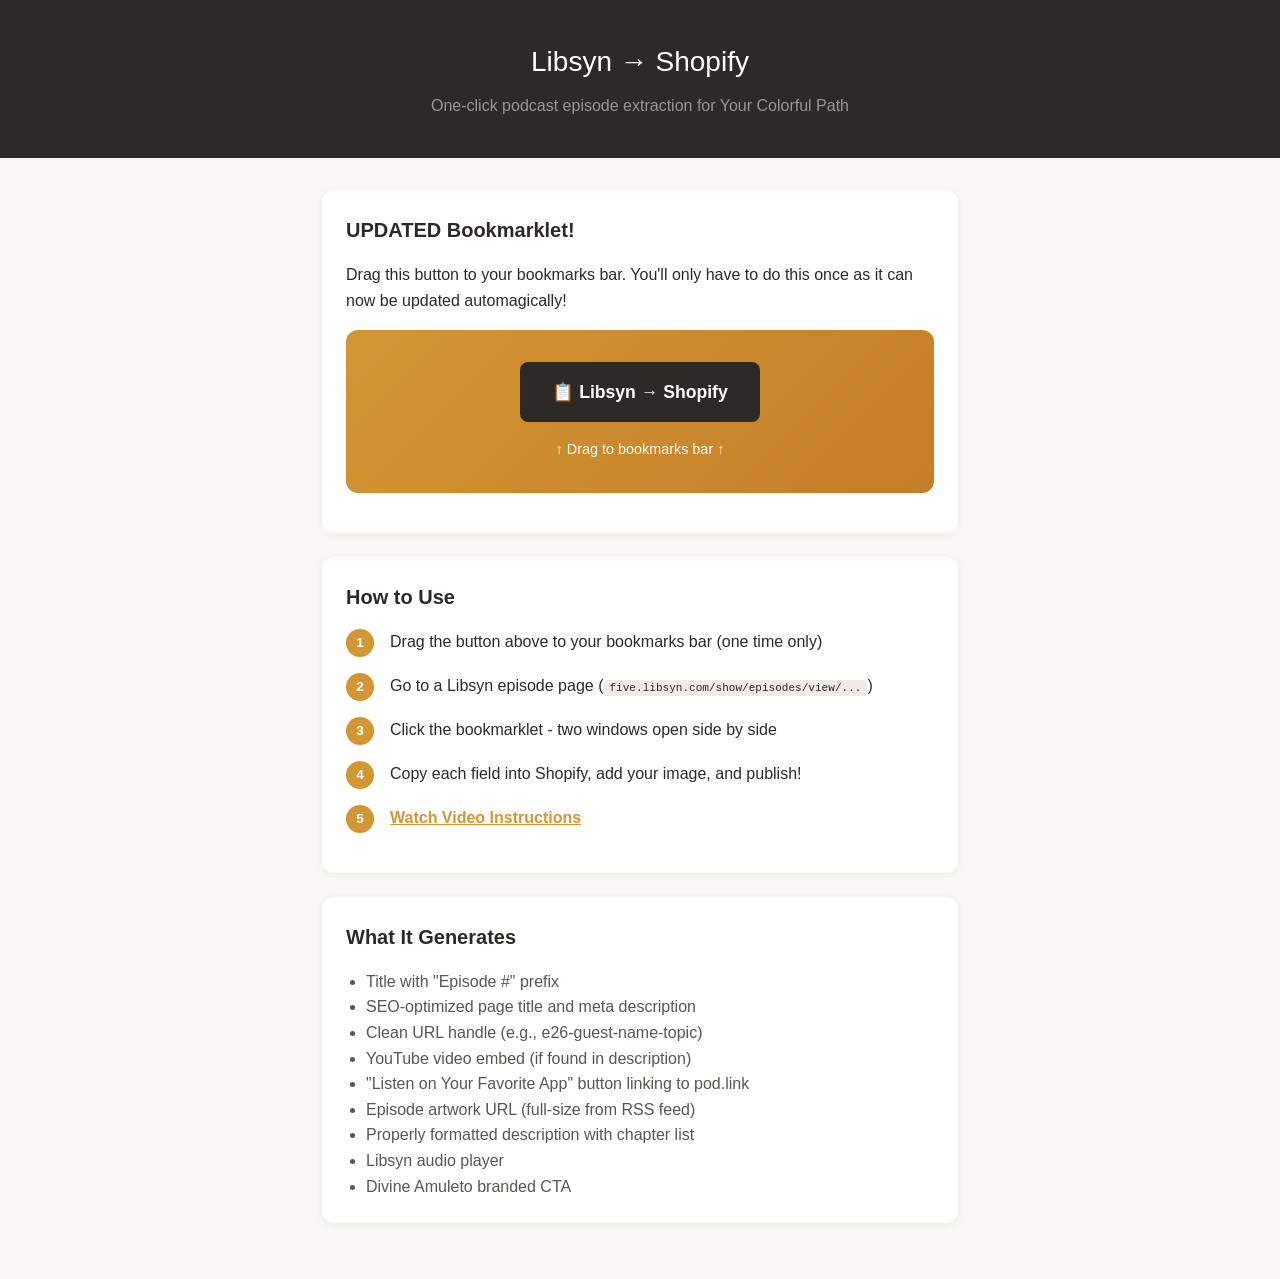
==== index.html @ a291bf65 "Add video instructions link to step 5 Co-Authored-By: Claude Opus 4.6 <noreply@anthropic.com>" ====
<!DOCTYPE html>
<html lang="en">
<head>
    <meta charset="UTF-8">
    <meta name="viewport" content="width=device-width, initial-scale=1.0">
    <title>Your Colorful Path - Libsyn to Shopify</title>
    <style>
        * { margin: 0; padding: 0; box-sizing: border-box; }
        body {
            font-family: -apple-system, BlinkMacSystemFont, 'Segoe UI', Roboto, sans-serif;
            background: #faf8f5;
            color: #2d2a26;
            line-height: 1.6;
        }
        .header {
            background: #2d2a26;
            color: white;
            padding: 2.5rem 2rem;
            text-align: center;
        }
        .header h1 { font-size: 1.75rem; font-weight: 400; margin-bottom: 0.5rem; }
        .header p { color: #9a9590; }
        .container { max-width: 700px; margin: 0 auto; padding: 2rem; }
        .card {
            background: white;
            border-radius: 12px;
            padding: 1.5rem;
            margin-bottom: 1.5rem;
            box-shadow: 0 2px 8px rgba(0,0,0,0.06);
        }
        .card h2 { font-size: 1.25rem; margin-bottom: 1rem; }
        .bookmarklet-box {
            background: linear-gradient(135deg, #d49633 0%, #c47d28 100%);
            padding: 2rem;
            border-radius: 12px;
            text-align: center;
            margin: 1rem 0;
        }
        .bookmarklet-link {
            display: inline-block;
            background: #2d2a26;
            color: white !important;
            padding: 1rem 2rem;
            border-radius: 8px;
            text-decoration: none;
            font-weight: 600;
            font-size: 1.1rem;
            cursor: grab;
        }
        .hint { color: white; margin-top: 1rem; font-size: 0.9rem; }
        .steps { margin-top: 1rem; }
        .step { display: flex; gap: 1rem; margin-bottom: 1rem; }
        .step-num {
            width: 28px; height: 28px;
            background: #d49633; color: white;
            border-radius: 50%;
            display: flex; align-items: center; justify-content: center;
            font-weight: 600; font-size: 0.85rem; flex-shrink: 0;
        }
        code { background: #f0ebe6; padding: 2px 6px; border-radius: 4px; font-size: 0.85em; }
    </style>
</head>
<body>
    <header class="header">
        <h1>Libsyn → Shopify</h1>
        <p>One-click podcast episode extraction for Your Colorful Path</p>
    </header>
    
    <div class="container">
        <div class="card">
            <h2>UPDATED Bookmarklet!</h2>
            <p>Drag this button to your bookmarks bar. You'll only have to do this once as it can now be updated automagically!</p>
            <div class="bookmarklet-box">
                <a class="bookmarklet-link" href="javascript:(function(){var s=document.createElement('script');s.src='https://willolovesyou.github.io/colorful-bookmarklet/bookmarklet.js?v='+Date.now();document.body.appendChild(s);})()">📋 Libsyn → Shopify</a>
                <p class="hint">↑ Drag to bookmarks bar ↑</p>
            </div>
        </div>
        
        <div class="card">
            <h2>How to Use</h2>
            <div class="steps">
                <div class="step"><div class="step-num">1</div><div>Drag the button above to your bookmarks bar (one time only)</div></div>
                <div class="step"><div class="step-num">2</div><div>Go to a Libsyn episode page (<code>five.libsyn.com/show/episodes/view/...</code>)</div></div>
                <div class="step"><div class="step-num">3</div><div>Click the bookmarklet - two windows open side by side</div></div>
                <div class="step"><div class="step-num">4</div><div>Copy each field into Shopify, add your image, and publish!</div></div>
                <div class="step"><div class="step-num">5</div><div><a href="https://www.dropbox.com/scl/fi/m0qx8xzeas89am5s5uw1q/How-to-use-Bookmarklet.mov?rlkey=r2ngdj40qjhf8ynnps28d4t6r&dl=0" target="_blank" rel="noopener" style="color:#d49633;font-weight:600;">Watch Video Instructions</a></div></div>
            </div>
        </div>
        
        <div class="card">
            <h2>What It Generates</h2>
            <ul style="margin-left: 1.25rem; color: #5a5550;">
                <li>Title with "Episode #" prefix</li>
                <li>SEO-optimized page title and meta description</li>
                <li>Clean URL handle (e.g., e26-guest-name-topic)</li>
                <li>YouTube video embed (if found in description)</li>
                <li>"Listen on Your Favorite App" button linking to pod.link</li>
                <li>Episode artwork URL (full-size from RSS feed)</li>
                <li>Properly formatted description with chapter list</li>
                <li>Libsyn audio player</li>
                <li>Divine Amuleto branded CTA</li>
            </ul>
        </div>
    </div>
</body>
</html>
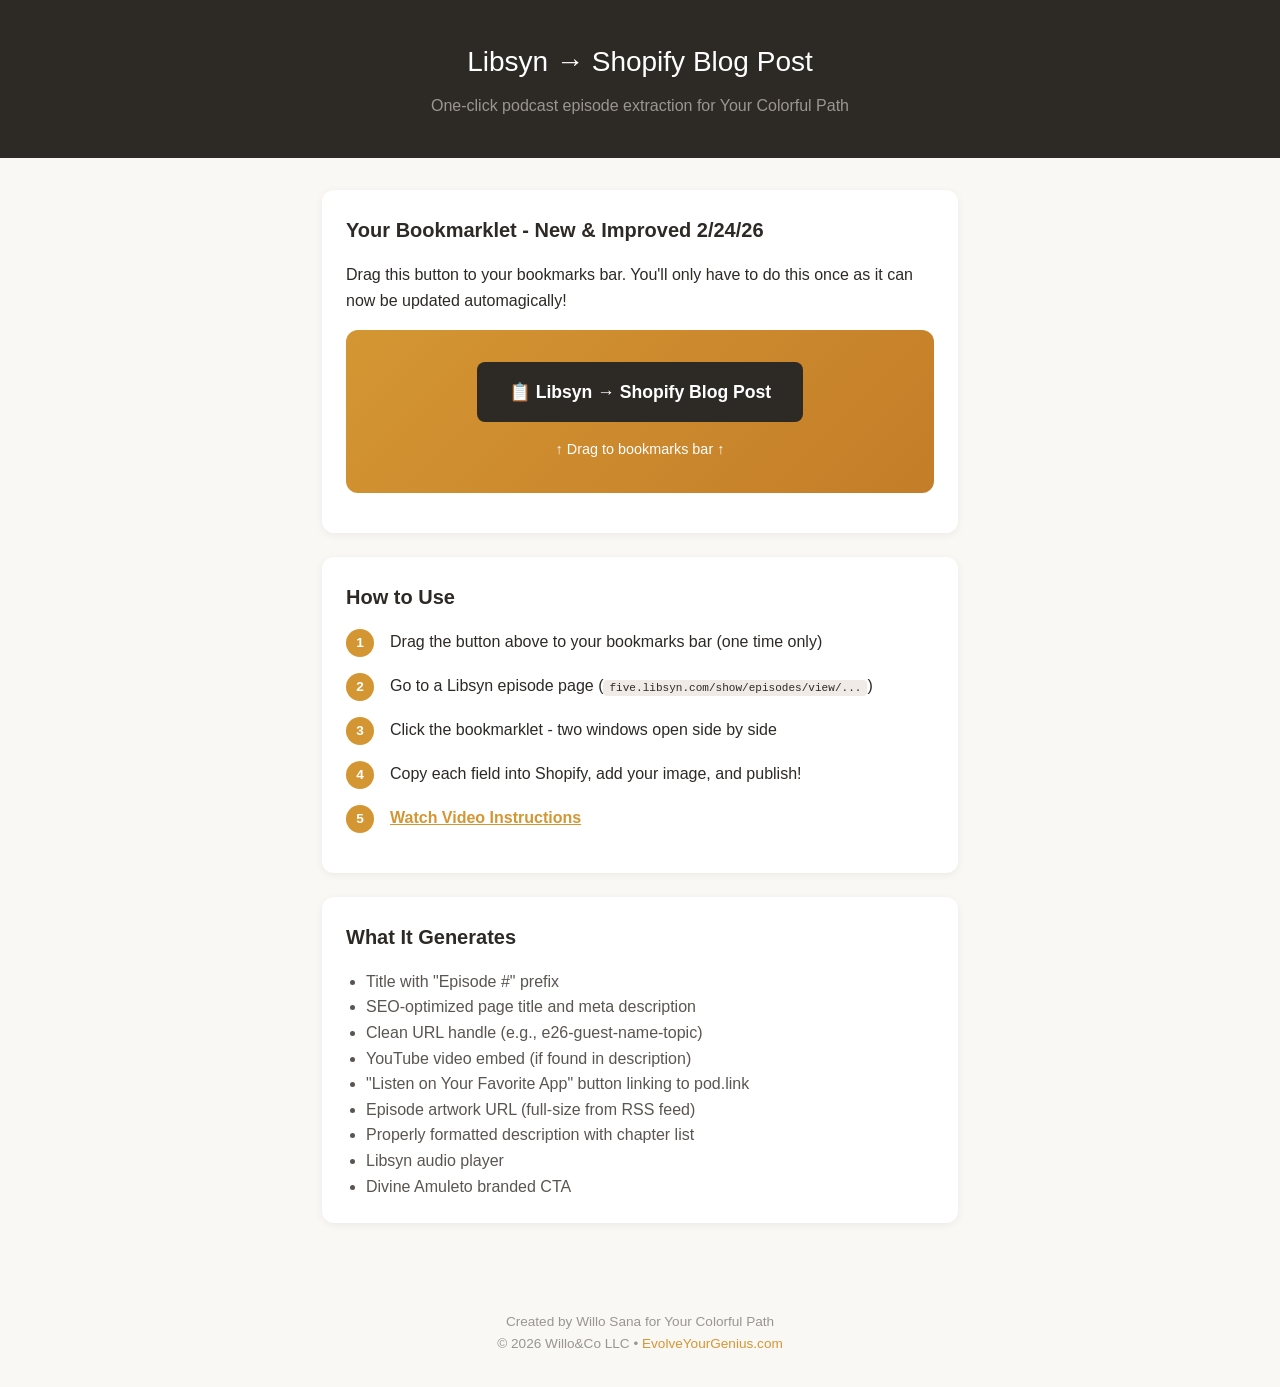
==== commit 6247a32d: "Merge January formatting with new features - Restore toTitleCase, dual SEO titles, helpful hints, be" ====
--- a/index.html
+++ b/index.html
@@ -62,16 +62,16 @@
 </head>
 <body>
     <header class="header">
-        <h1>Libsyn → Shopify</h1>
+        <h1>Libsyn → Shopify Blog Post</h1>
         <p>One-click podcast episode extraction for Your Colorful Path</p>
     </header>
     
     <div class="container">
         <div class="card">
-            <h2>UPDATED Bookmarklet!</h2>
+            <h2>Your Bookmarklet - New & Improved 2/24/26</h2>
             <p>Drag this button to your bookmarks bar. You'll only have to do this once as it can now be updated automagically!</p>
             <div class="bookmarklet-box">
-                <a class="bookmarklet-link" href="javascript:(function(){var s=document.createElement('script');s.src='https://willolovesyou.github.io/colorful-bookmarklet/bookmarklet.js?v='+Date.now();document.body.appendChild(s);})()">📋 Libsyn → Shopify</a>
+                <a class="bookmarklet-link" href="javascript:(function(){var s=document.createElement('script');s.src='https://willolovesyou.github.io/libsyn-to-shopify-blog-post/bookmarklet.js?v='+Date.now();document.body.appendChild(s);})()">📋 Libsyn → Shopify Blog Post</a>
                 <p class="hint">↑ Drag to bookmarks bar ↑</p>
             </div>
         </div>
@@ -102,5 +102,10 @@
             </ul>
         </div>
     </div>
+
+    <footer style="text-align:center;padding:2rem;color:#9a9590;font-size:0.85rem;">
+        <p>Created by Willo Sana for Your Colorful Path</p>
+        <p>&copy; 2026 Willo&amp;Co LLC &bull; <a href="https://EvolveYourGenius.com" target="_blank" rel="noopener" style="color:#d49633;text-decoration:none;">EvolveYourGenius.com</a></p>
+    </footer>
 </body>
 </html>
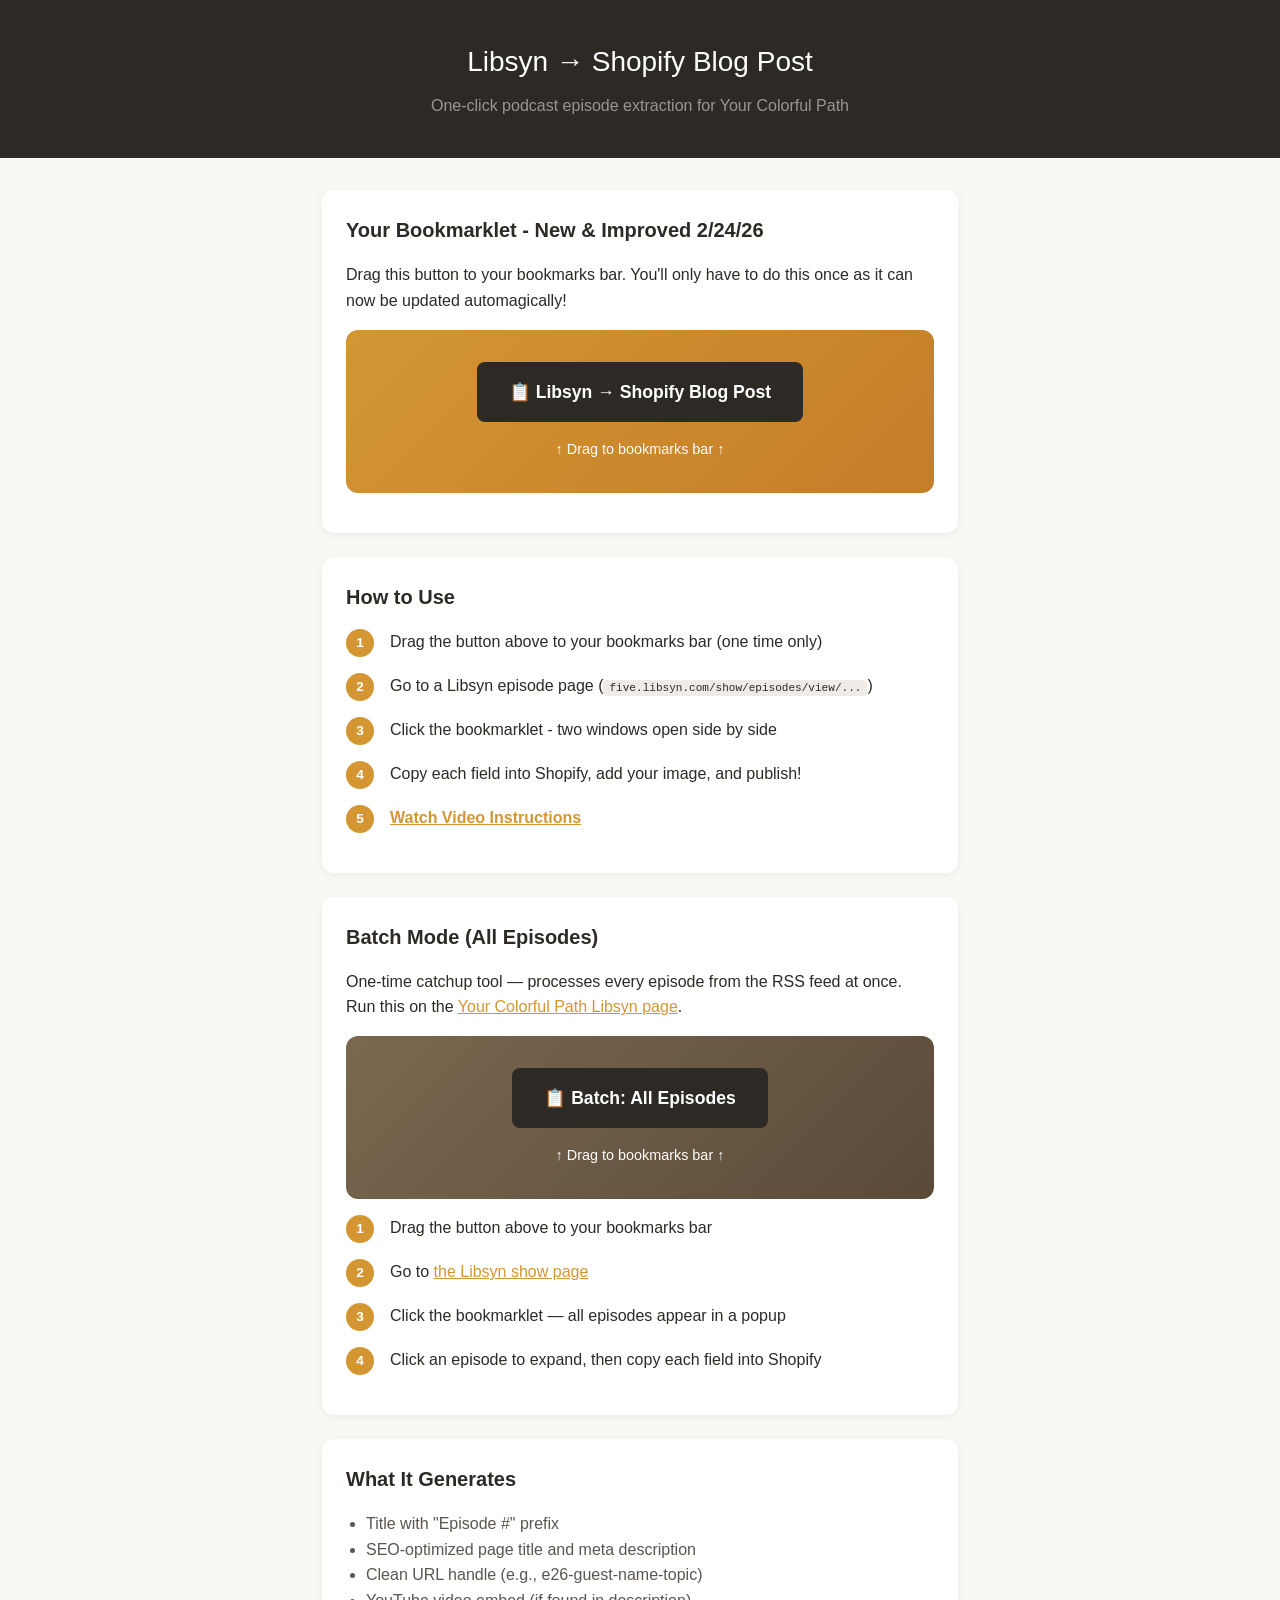
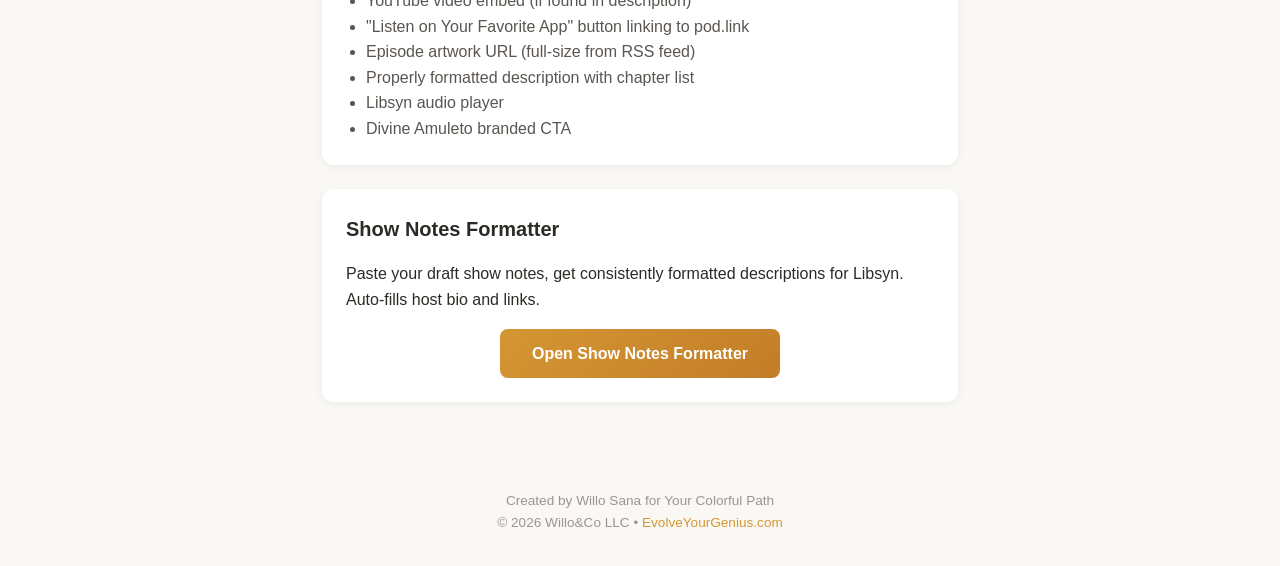
==== commit 22e9794e: "Move show notes formatter link below What It Generates Co-Authored-By: Claude Opus 4.6 <noreply@anth" ====
--- a/index.html
+++ b/index.html
@@ -88,6 +88,21 @@
         </div>
         
         <div class="card">
+            <h2>Batch Mode (All Episodes)</h2>
+            <p>One-time catchup tool — processes every episode from the RSS feed at once. Run this on the <a href="https://ad52c5cc-20e4-4770-8977-92695936dc6b.libsyn.com/" target="_blank" style="color:#d49633;">Your Colorful Path Libsyn page</a>.</p>
+            <div class="bookmarklet-box" style="background:linear-gradient(135deg, #7a6850 0%, #5a4a38 100%);">
+                <a class="bookmarklet-link" href="javascript:(function(){var s=document.createElement('script');s.src='https://willolovesyou.github.io/libsyn-to-shopify-blog-post/batch-bookmarklet.js?v='+Date.now();document.body.appendChild(s);})()">📋 Batch: All Episodes</a>
+                <p class="hint">↑ Drag to bookmarks bar ↑</p>
+            </div>
+            <div class="steps" style="margin-top:1rem;">
+                <div class="step"><div class="step-num">1</div><div>Drag the button above to your bookmarks bar</div></div>
+                <div class="step"><div class="step-num">2</div><div>Go to <a href="https://ad52c5cc-20e4-4770-8977-92695936dc6b.libsyn.com/" target="_blank" style="color:#d49633;">the Libsyn show page</a></div></div>
+                <div class="step"><div class="step-num">3</div><div>Click the bookmarklet — all episodes appear in a popup</div></div>
+                <div class="step"><div class="step-num">4</div><div>Click an episode to expand, then copy each field into Shopify</div></div>
+            </div>
+        </div>
+
+        <div class="card">
             <h2>What It Generates</h2>
             <ul style="margin-left: 1.25rem; color: #5a5550;">
                 <li>Title with "Episode #" prefix</li>
@@ -101,6 +116,14 @@
                 <li>Divine Amuleto branded CTA</li>
             </ul>
         </div>
+
+        <div class="card">
+            <h2>Show Notes Formatter</h2>
+            <p>Paste your draft show notes, get consistently formatted descriptions for Libsyn. Auto-fills host bio and links.</p>
+            <div style="margin-top:1rem;text-align:center;">
+                <a href="show-notes-formatter.html" style="display:inline-block;background:linear-gradient(135deg, #d49633 0%, #c47d28 100%);color:white;padding:0.75rem 2rem;border-radius:8px;text-decoration:none;font-weight:600;">Open Show Notes Formatter</a>
+            </div>
+        </div>
     </div>
 
     <footer style="text-align:center;padding:2rem;color:#9a9590;font-size:0.85rem;">
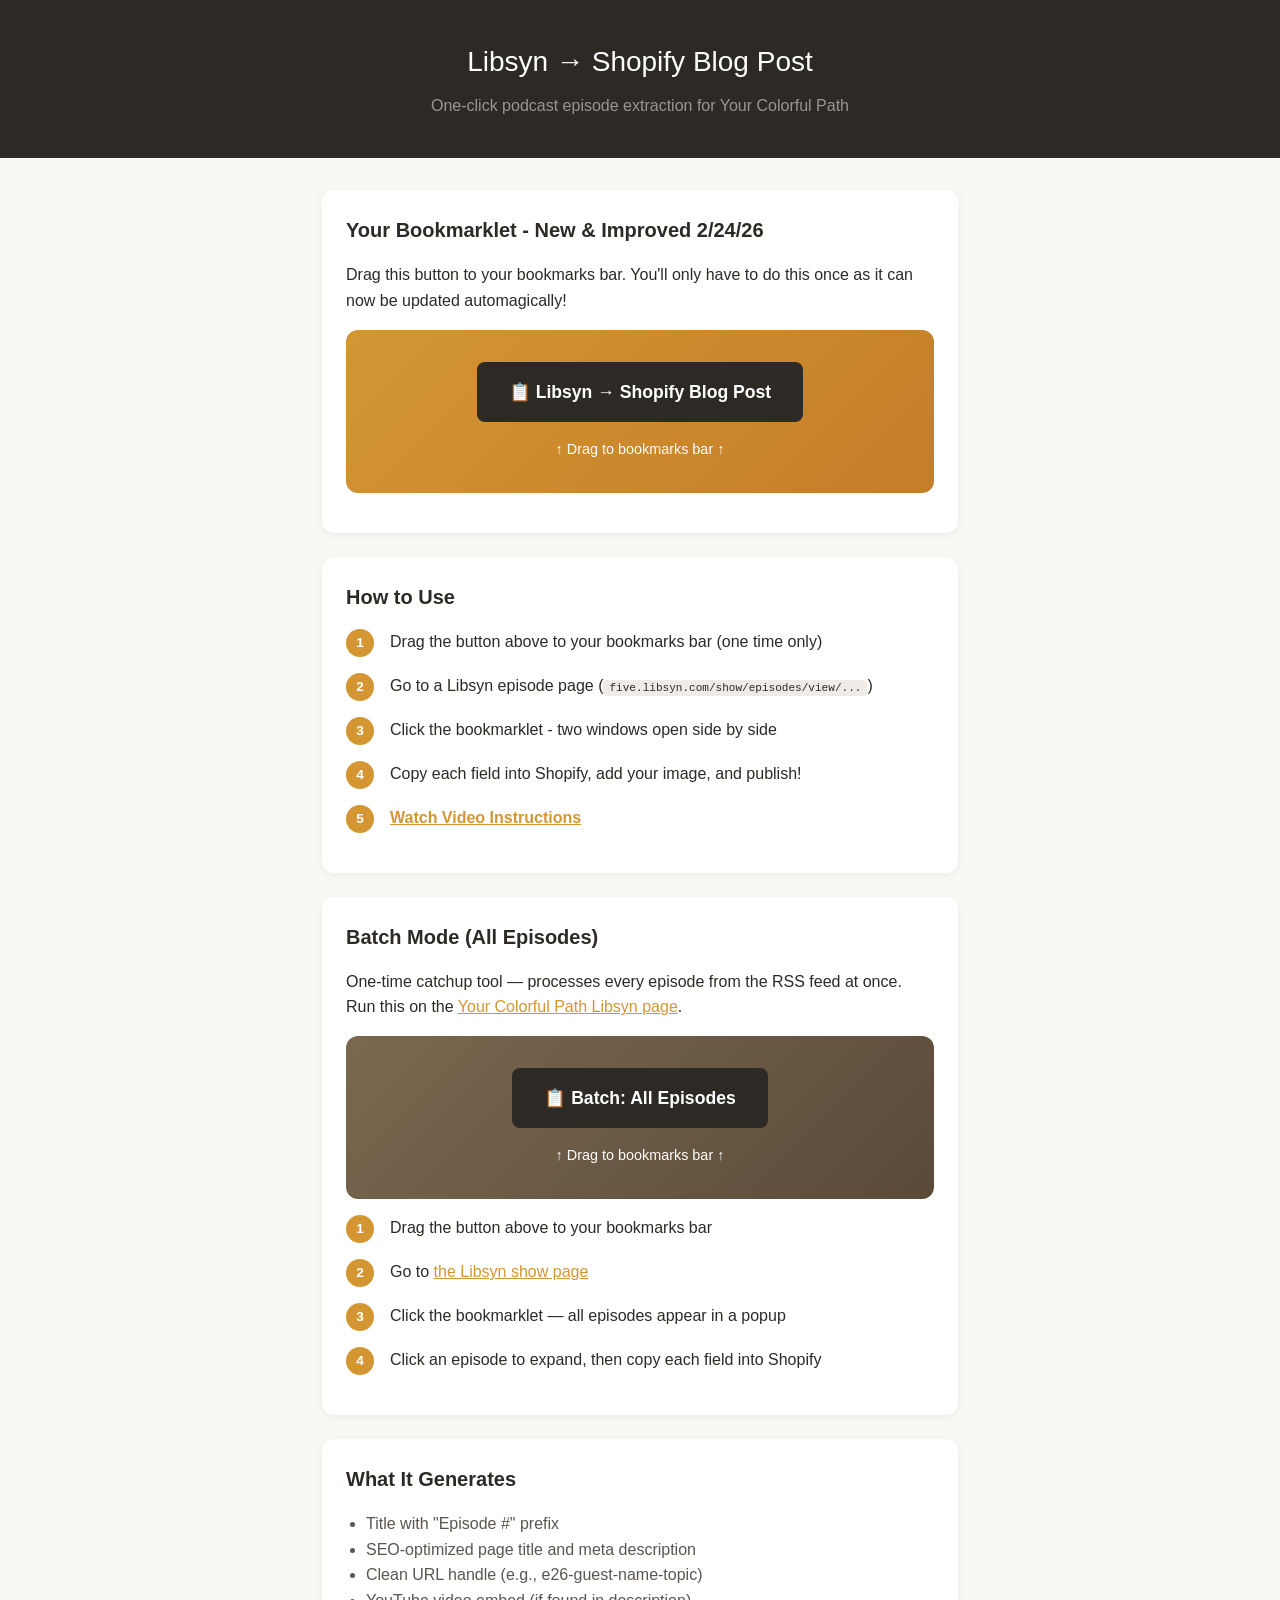
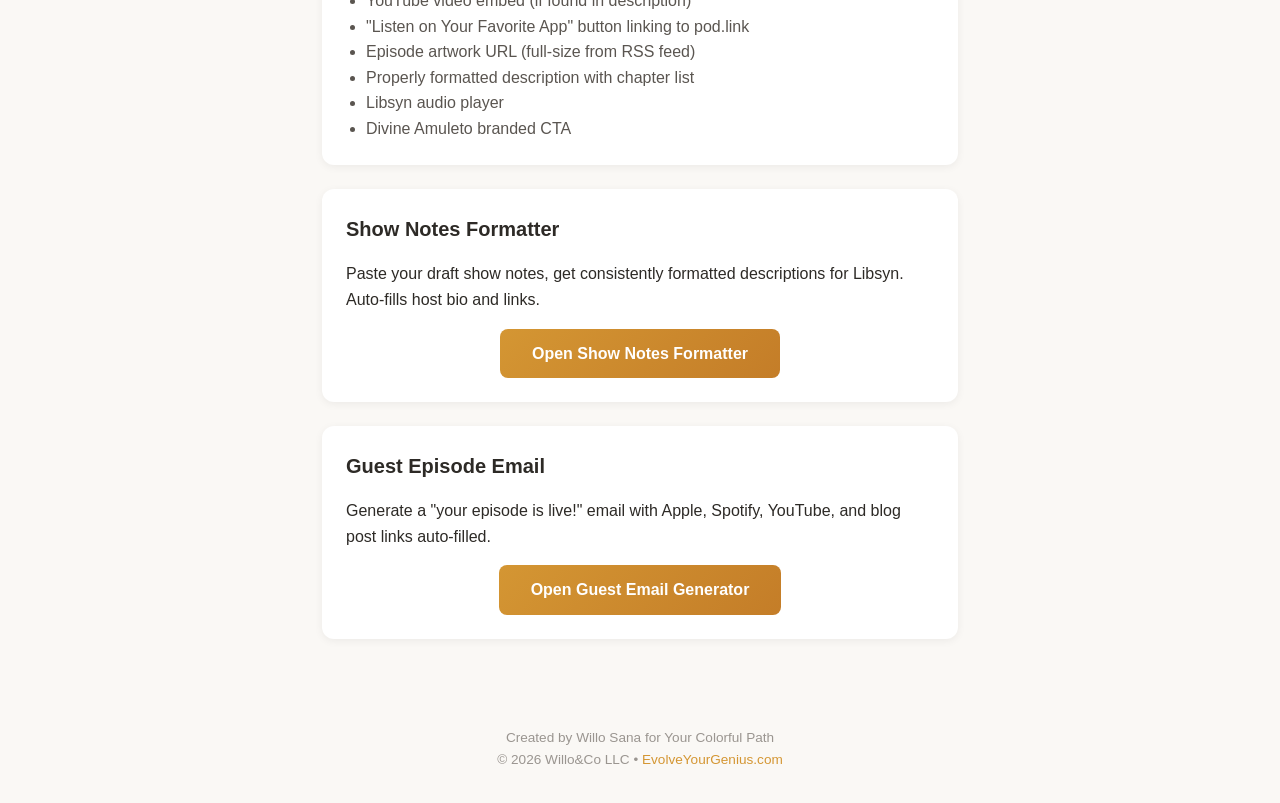
==== commit 4629afb8: "Add guest episode email generator New page that auto-generates the "your episode is live!" email Cha" ====
--- a/index.html
+++ b/index.html
@@ -124,6 +124,14 @@
                 <a href="show-notes-formatter.html" style="display:inline-block;background:linear-gradient(135deg, #d49633 0%, #c47d28 100%);color:white;padding:0.75rem 2rem;border-radius:8px;text-decoration:none;font-weight:600;">Open Show Notes Formatter</a>
             </div>
         </div>
+
+        <div class="card">
+            <h2>Guest Episode Email</h2>
+            <p>Generate a "your episode is live!" email with Apple, Spotify, YouTube, and blog post links auto-filled.</p>
+            <div style="margin-top:1rem;text-align:center;">
+                <a href="guest-email.html" style="display:inline-block;background:linear-gradient(135deg, #d49633 0%, #c47d28 100%);color:white;padding:0.75rem 2rem;border-radius:8px;text-decoration:none;font-weight:600;">Open Guest Email Generator</a>
+            </div>
+        </div>
     </div>
 
     <footer style="text-align:center;padding:2rem;color:#9a9590;font-size:0.85rem;">
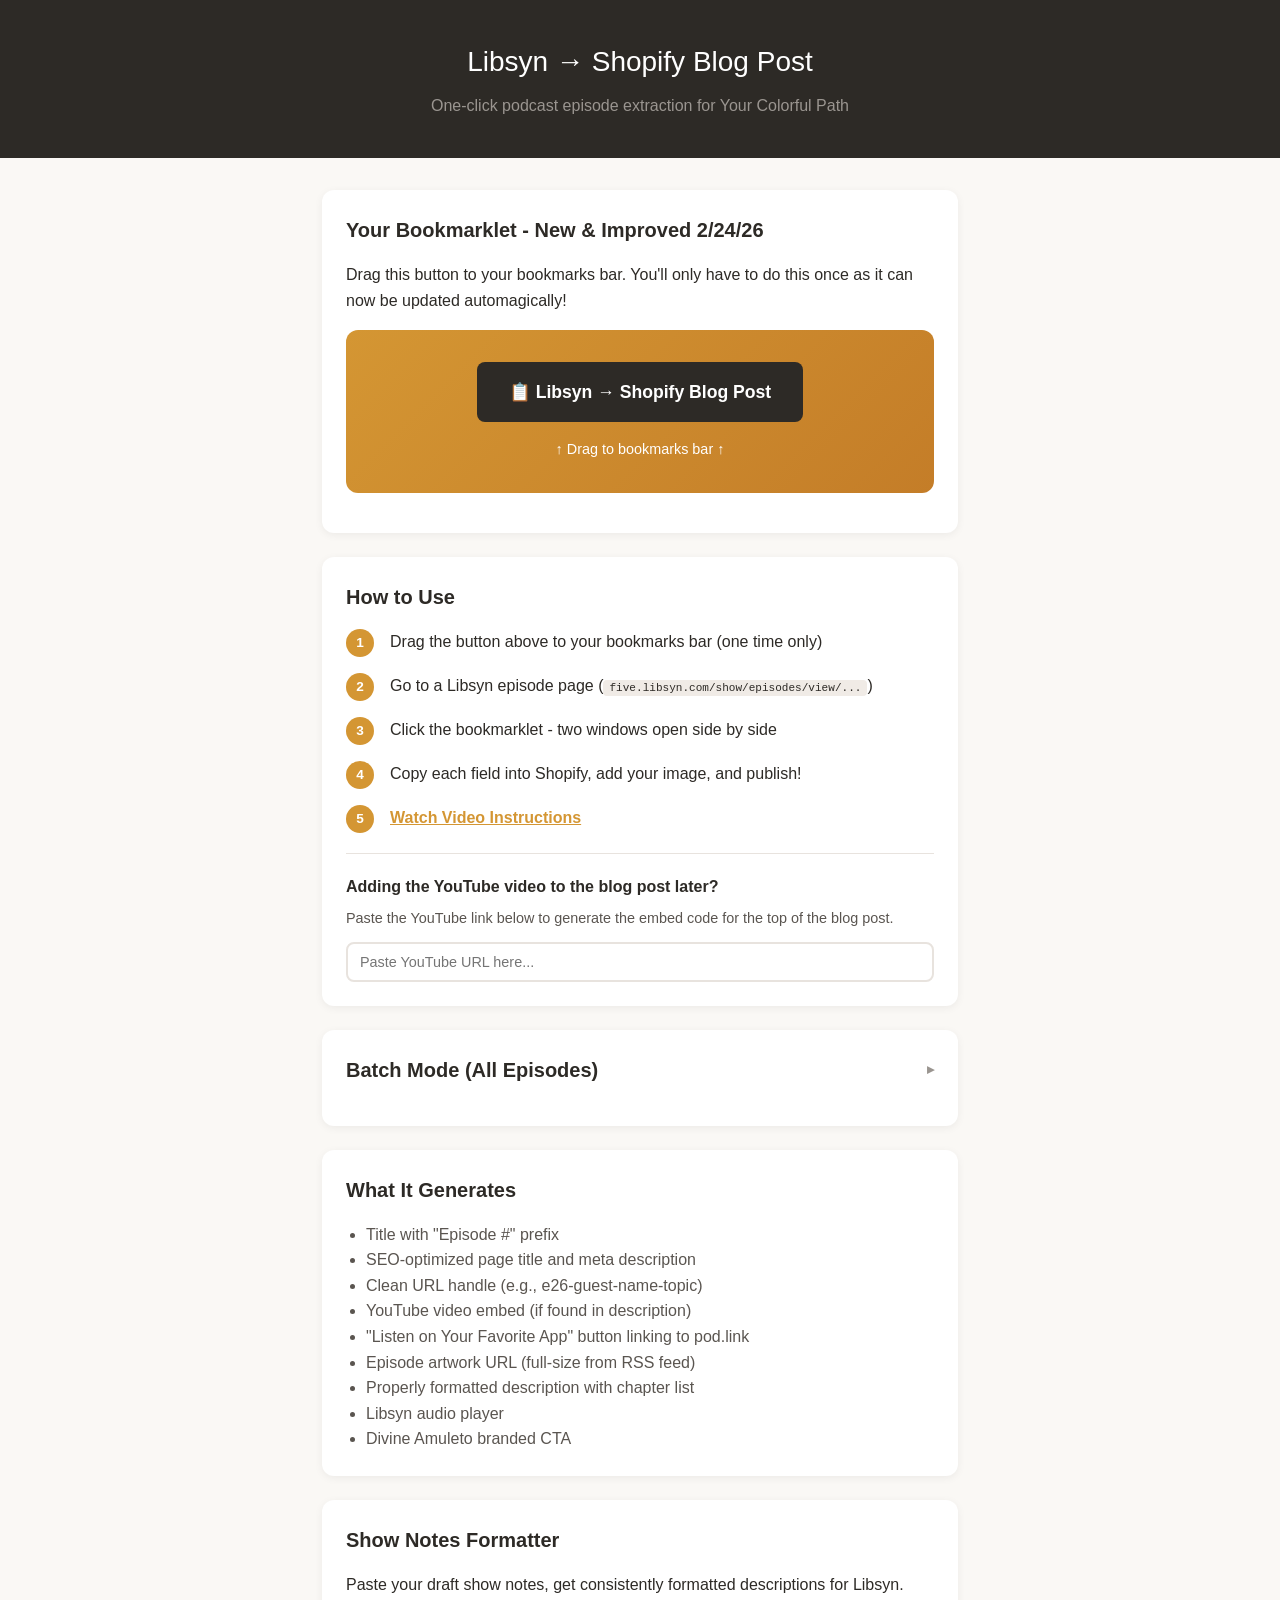
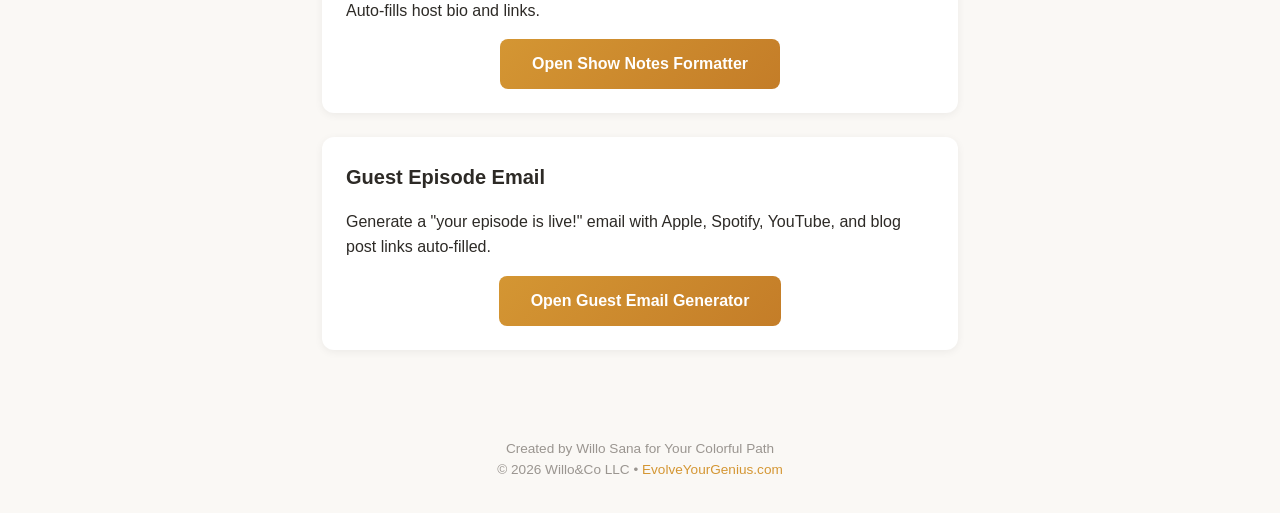
==== commit a9f784ec: "Collapse batch mode, move YouTube embed under How to Use with full embed output Co-Authored-By: Clau" ====
--- a/index.html
+++ b/index.html
@@ -85,20 +85,37 @@
                 <div class="step"><div class="step-num">4</div><div>Copy each field into Shopify, add your image, and publish!</div></div>
                 <div class="step"><div class="step-num">5</div><div><a href="https://www.dropbox.com/scl/fi/m0qx8xzeas89am5s5uw1q/How-to-use-Bookmarklet.mov?rlkey=r2ngdj40qjhf8ynnps28d4t6r&dl=0" target="_blank" rel="noopener" style="color:#d49633;font-weight:600;">Watch Video Instructions</a></div></div>
             </div>
+            <div style="margin-top:1.25rem;padding-top:1.25rem;border-top:1px solid #e8e3de;">
+                <h3 style="font-size:1rem;margin-bottom:0.5rem;">Adding the YouTube video to the blog post later?</h3>
+                <p style="font-size:0.9rem;color:#5a5550;">Paste the YouTube link below to generate the embed code for the top of the blog post.</p>
+                <div style="display:flex;gap:0.5rem;margin-top:0.75rem;">
+                    <input type="text" id="ytInput" placeholder="Paste YouTube URL here..." style="flex:1;padding:0.6rem 0.75rem;border:2px solid #e8e3de;border-radius:8px;font-size:0.9rem;" oninput="convertYt()">
+                </div>
+                <div id="ytResult" style="display:none;margin-top:0.75rem;">
+                    <div style="display:flex;gap:0.5rem;align-items:center;">
+                        <code id="ytEmbed" style="flex:1;display:block;padding:0.6rem 0.75rem;background:#f0ebe6;border-radius:8px;font-size:0.82rem;word-break:break-all;white-space:pre-wrap;"></code>
+                        <button onclick="copyYtEmbed()" id="ytCopyBtn" style="padding:0.5rem 1rem;background:#2d2a26;color:white;border:none;border-radius:8px;font-size:0.8rem;font-weight:600;cursor:pointer;white-space:nowrap;">Copy</button>
+                    </div>
+                </div>
+            </div>
         </div>
         
         <div class="card">
-            <h2>Batch Mode (All Episodes)</h2>
-            <p>One-time catchup tool — processes every episode from the RSS feed at once. Run this on the <a href="https://ad52c5cc-20e4-4770-8977-92695936dc6b.libsyn.com/" target="_blank" style="color:#d49633;">Your Colorful Path Libsyn page</a>.</p>
-            <div class="bookmarklet-box" style="background:linear-gradient(135deg, #7a6850 0%, #5a4a38 100%);">
-                <a class="bookmarklet-link" href="javascript:(function(){var s=document.createElement('script');s.src='https://willolovesyou.github.io/libsyn-to-shopify-blog-post/batch-bookmarklet.js?v='+Date.now();document.body.appendChild(s);})()">📋 Batch: All Episodes</a>
-                <p class="hint">↑ Drag to bookmarks bar ↑</p>
-            </div>
-            <div class="steps" style="margin-top:1rem;">
-                <div class="step"><div class="step-num">1</div><div>Drag the button above to your bookmarks bar</div></div>
-                <div class="step"><div class="step-num">2</div><div>Go to <a href="https://ad52c5cc-20e4-4770-8977-92695936dc6b.libsyn.com/" target="_blank" style="color:#d49633;">the Libsyn show page</a></div></div>
-                <div class="step"><div class="step-num">3</div><div>Click the bookmarklet — all episodes appear in a popup</div></div>
-                <div class="step"><div class="step-num">4</div><div>Click an episode to expand, then copy each field into Shopify</div></div>
+            <h2 style="cursor:pointer;display:flex;align-items:center;justify-content:space-between;" onclick="var c=document.getElementById('batchContent');var a=document.getElementById('batchArrow');if(c.style.display==='none'){c.style.display='';a.textContent='▾';}else{c.style.display='none';a.textContent='▸';}">
+                Batch Mode (All Episodes) <span id="batchArrow" style="font-size:0.9rem;color:#9a9590;">▸</span>
+            </h2>
+            <div id="batchContent" style="display:none;">
+                <p>One-time catchup tool — processes every episode from the RSS feed at once. Run this on the <a href="https://ad52c5cc-20e4-4770-8977-92695936dc6b.libsyn.com/" target="_blank" style="color:#d49633;">Your Colorful Path Libsyn page</a>.</p>
+                <div class="bookmarklet-box" style="background:linear-gradient(135deg, #7a6850 0%, #5a4a38 100%);">
+                    <a class="bookmarklet-link" href="javascript:(function(){var s=document.createElement('script');s.src='https://willolovesyou.github.io/libsyn-to-shopify-blog-post/batch-bookmarklet.js?v='+Date.now();document.body.appendChild(s);})()">📋 Batch: All Episodes</a>
+                    <p class="hint">↑ Drag to bookmarks bar ↑</p>
+                </div>
+                <div class="steps" style="margin-top:1rem;">
+                    <div class="step"><div class="step-num">1</div><div>Drag the button above to your bookmarks bar</div></div>
+                    <div class="step"><div class="step-num">2</div><div>Go to <a href="https://ad52c5cc-20e4-4770-8977-92695936dc6b.libsyn.com/" target="_blank" style="color:#d49633;">the Libsyn show page</a></div></div>
+                    <div class="step"><div class="step-num">3</div><div>Click the bookmarklet — all episodes appear in a popup</div></div>
+                    <div class="step"><div class="step-num">4</div><div>Click an episode to expand, then copy each field into Shopify</div></div>
+                </div>
             </div>
         </div>
 
@@ -132,6 +149,30 @@
                 <a href="guest-email.html" style="display:inline-block;background:linear-gradient(135deg, #d49633 0%, #c47d28 100%);color:white;padding:0.75rem 2rem;border-radius:8px;text-decoration:none;font-weight:600;">Open Guest Email Generator</a>
             </div>
         </div>
+
+        <script>
+        function convertYt() {
+            var url = document.getElementById('ytInput').value.trim();
+            var id = '';
+            var m = url.match(/(?:youtube\.com\/watch\?v=|youtu\.be\/|youtube\.com\/embed\/|youtube\.com\/shorts\/)([a-zA-Z0-9_-]{11})/);
+            if (m) id = m[1];
+            if (id) {
+                document.getElementById('ytEmbed').textContent = '<!-- YouTube Video -->\n<div class="ycp-video-wrap"><iframe src="https://www.youtube.com/embed/' + id + '" frameborder="0" allowfullscreen></iframe></div>';
+                document.getElementById('ytResult').style.display = '';
+            } else {
+                document.getElementById('ytResult').style.display = 'none';
+            }
+        }
+        function copyYtEmbed() {
+            var text = document.getElementById('ytEmbed').textContent;
+            navigator.clipboard.writeText(text).then(function() {
+                var btn = document.getElementById('ytCopyBtn');
+                btn.textContent = 'Copied!';
+                btn.style.background = '#2d8a2d';
+                setTimeout(function() { btn.textContent = 'Copy'; btn.style.background = '#2d2a26'; }, 1500);
+            });
+        }
+        </script>
     </div>
 
     <footer style="text-align:center;padding:2rem;color:#9a9590;font-size:0.85rem;">
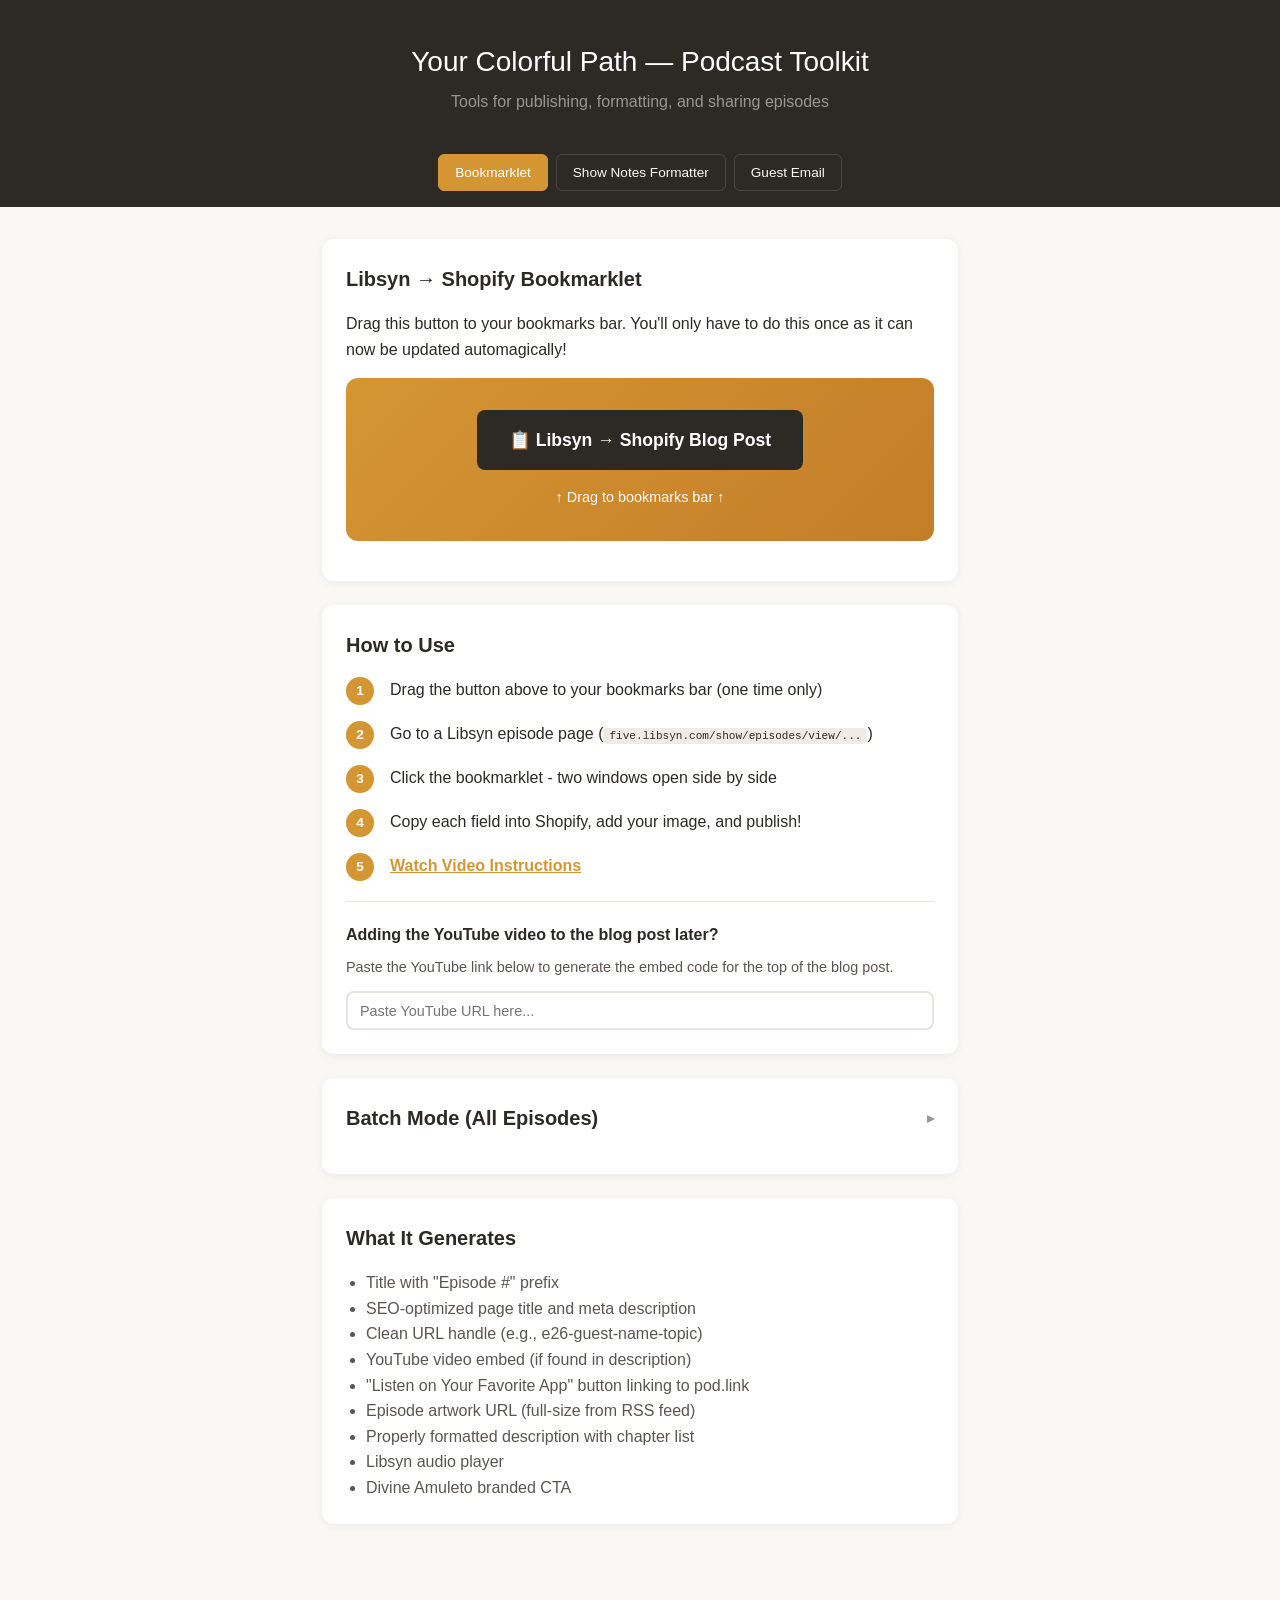
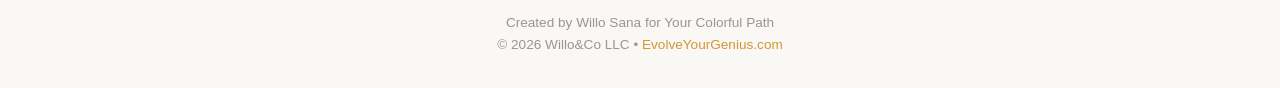
==== commit fdc3ce00: "Redesign index as toolkit hub with nav bar to all tools Co-Authored-By: Claude Opus 4.6 <noreply@ant" ====
--- a/index.html
+++ b/index.html
@@ -3,7 +3,7 @@
 <head>
     <meta charset="UTF-8">
     <meta name="viewport" content="width=device-width, initial-scale=1.0">
-    <title>Your Colorful Path - Libsyn to Shopify</title>
+    <title>Your Colorful Path — Podcast Toolkit</title>
     <style>
         * { margin: 0; padding: 0; box-sizing: border-box; }
         body {
@@ -15,11 +15,34 @@
         .header {
             background: #2d2a26;
             color: white;
-            padding: 2.5rem 2rem;
+            padding: 2.5rem 2rem 1.5rem;
             text-align: center;
         }
-        .header h1 { font-size: 1.75rem; font-weight: 400; margin-bottom: 0.5rem; }
+        .header h1 { font-size: 1.75rem; font-weight: 400; margin-bottom: 0.25rem; }
         .header p { color: #9a9590; }
+        .nav {
+            display: flex;
+            justify-content: center;
+            gap: 0.5rem;
+            padding: 1rem 2rem;
+            background: #2d2a26;
+            flex-wrap: wrap;
+        }
+        .nav a {
+            color: #faf8f5;
+            text-decoration: none;
+            font-size: 0.85rem;
+            font-weight: 500;
+            padding: 0.4rem 1rem;
+            border-radius: 6px;
+            border: 1px solid #4a4540;
+            transition: all 0.15s;
+        }
+        .nav a:hover, .nav a.active {
+            background: #d49633;
+            border-color: #d49633;
+            color: white;
+        }
         .container { max-width: 700px; margin: 0 auto; padding: 2rem; }
         .card {
             background: white;
@@ -62,13 +85,18 @@
 </head>
 <body>
     <header class="header">
-        <h1>Libsyn → Shopify Blog Post</h1>
-        <p>One-click podcast episode extraction for Your Colorful Path</p>
+        <h1>Your Colorful Path — Podcast Toolkit</h1>
+        <p>Tools for publishing, formatting, and sharing episodes</p>
     </header>
+    <nav class="nav">
+        <a href="#bookmarklet" class="active">Bookmarklet</a>
+        <a href="show-notes-formatter.html">Show Notes Formatter</a>
+        <a href="guest-email.html">Guest Email</a>
+    </nav>
     
     <div class="container">
-        <div class="card">
-            <h2>Your Bookmarklet - New & Improved 2/24/26</h2>
+        <div class="card" id="bookmarklet">
+            <h2>Libsyn → Shopify Bookmarklet</h2>
             <p>Drag this button to your bookmarks bar. You'll only have to do this once as it can now be updated automagically!</p>
             <div class="bookmarklet-box">
                 <a class="bookmarklet-link" href="javascript:(function(){var s=document.createElement('script');s.src='https://willolovesyou.github.io/libsyn-to-shopify-blog-post/bookmarklet.js?v='+Date.now();document.body.appendChild(s);})()">📋 Libsyn → Shopify Blog Post</a>
@@ -134,21 +162,6 @@
             </ul>
         </div>
 
-        <div class="card">
-            <h2>Show Notes Formatter</h2>
-            <p>Paste your draft show notes, get consistently formatted descriptions for Libsyn. Auto-fills host bio and links.</p>
-            <div style="margin-top:1rem;text-align:center;">
-                <a href="show-notes-formatter.html" style="display:inline-block;background:linear-gradient(135deg, #d49633 0%, #c47d28 100%);color:white;padding:0.75rem 2rem;border-radius:8px;text-decoration:none;font-weight:600;">Open Show Notes Formatter</a>
-            </div>
-        </div>
-
-        <div class="card">
-            <h2>Guest Episode Email</h2>
-            <p>Generate a "your episode is live!" email with Apple, Spotify, YouTube, and blog post links auto-filled.</p>
-            <div style="margin-top:1rem;text-align:center;">
-                <a href="guest-email.html" style="display:inline-block;background:linear-gradient(135deg, #d49633 0%, #c47d28 100%);color:white;padding:0.75rem 2rem;border-radius:8px;text-decoration:none;font-weight:600;">Open Guest Email Generator</a>
-            </div>
-        </div>
 
         <script>
         function convertYt() {
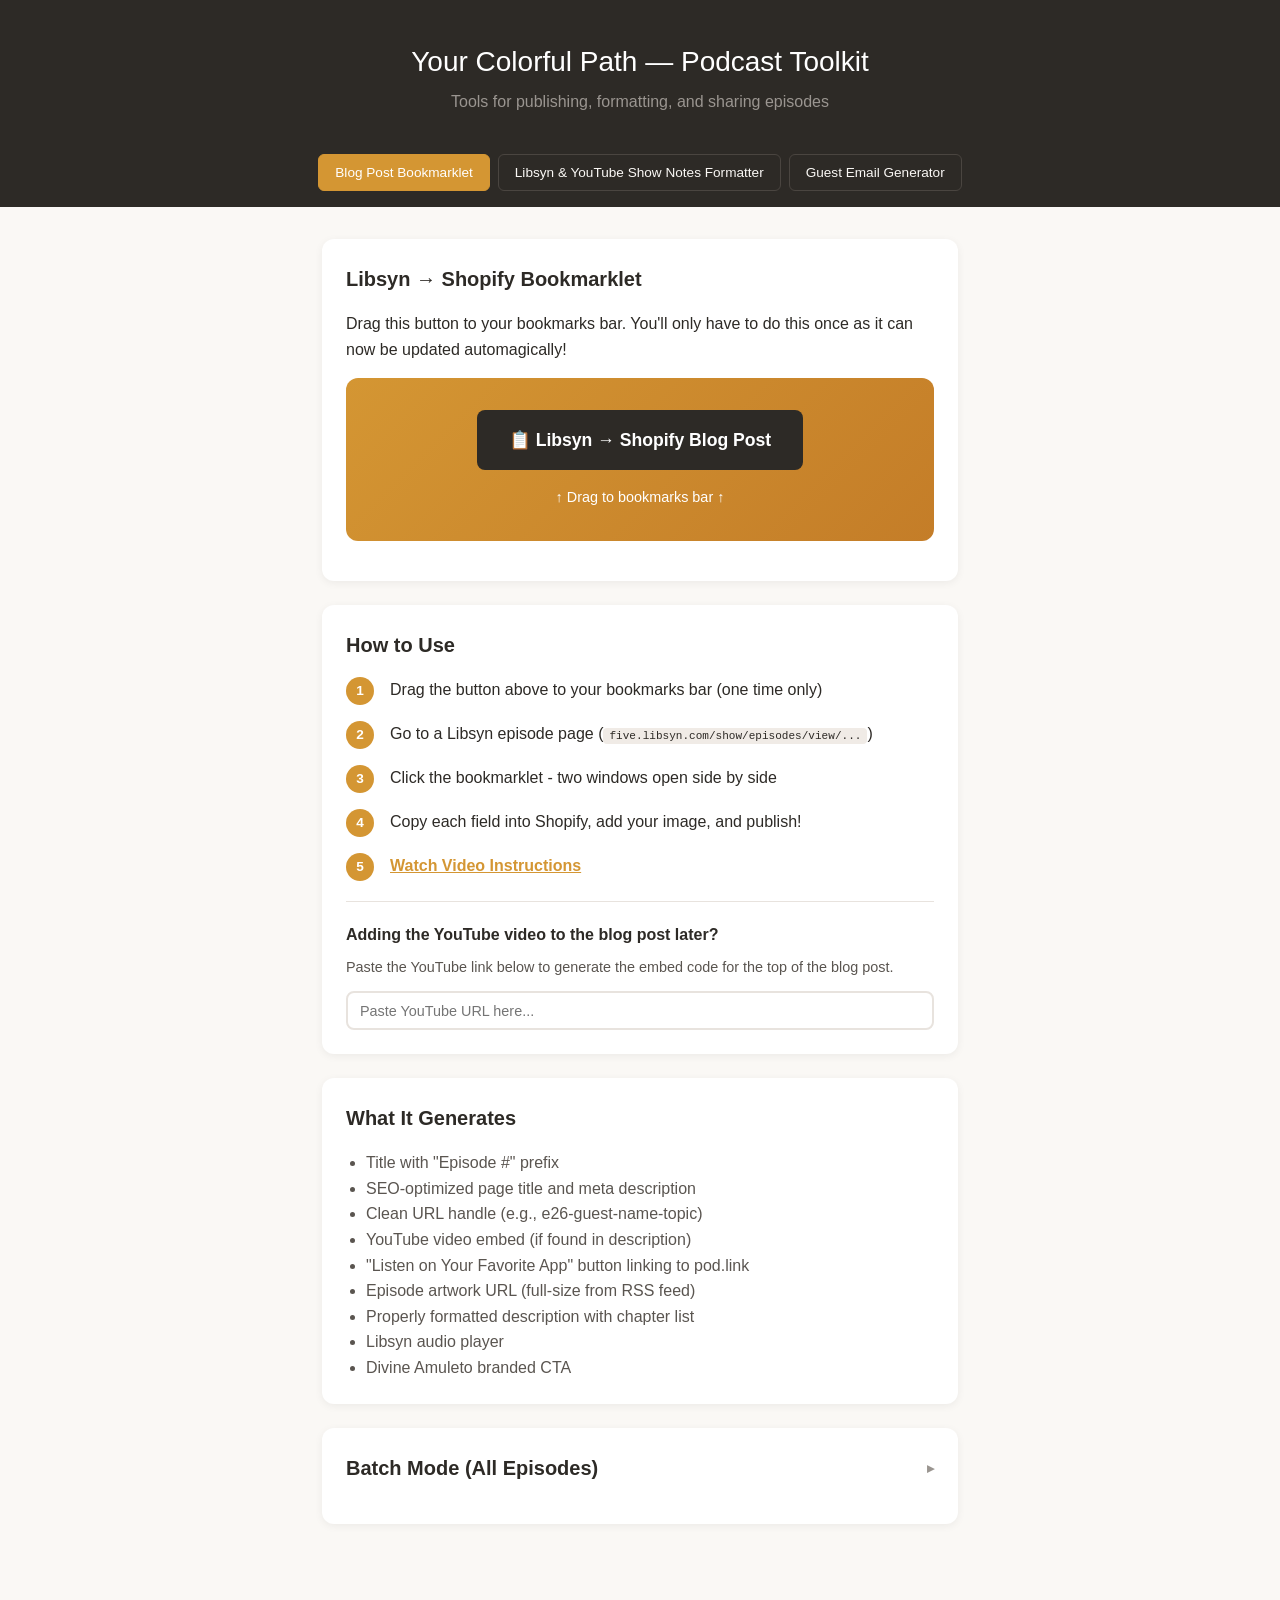
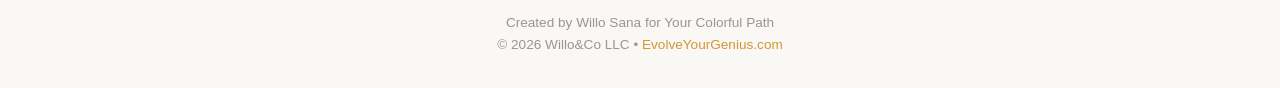
==== commit 84f6bd95: "Add navigation menu to all pages with updated labels - Added nav bar to show-notes-formatter.html an" ====
--- a/index.html
+++ b/index.html
@@ -89,9 +89,9 @@
         <p>Tools for publishing, formatting, and sharing episodes</p>
     </header>
     <nav class="nav">
-        <a href="#bookmarklet" class="active">Bookmarklet</a>
-        <a href="show-notes-formatter.html">Show Notes Formatter</a>
-        <a href="guest-email.html">Guest Email</a>
+        <a href="#bookmarklet" class="active">Blog Post Bookmarklet</a>
+        <a href="show-notes-formatter.html">Libsyn & YouTube Show Notes Formatter</a>
+        <a href="guest-email.html">Guest Email Generator</a>
     </nav>
     
     <div class="container">
@@ -99,7 +99,7 @@
             <h2>Libsyn → Shopify Bookmarklet</h2>
             <p>Drag this button to your bookmarks bar. You'll only have to do this once as it can now be updated automagically!</p>
             <div class="bookmarklet-box">
-                <a class="bookmarklet-link" href="javascript:(function(){var s=document.createElement('script');s.src='https://willolovesyou.github.io/libsyn-to-shopify-blog-post/bookmarklet.js?v='+Date.now();document.body.appendChild(s);})()">📋 Libsyn → Shopify Blog Post</a>
+                <a class="bookmarklet-link" href="javascript:(function(){var s=document.createElement('script');s.src='https://willolovesyou.github.io/charu/bookmarklet.js?v='+Date.now();document.body.appendChild(s);})()">📋 Libsyn → Shopify Blog Post</a>
                 <p class="hint">↑ Drag to bookmarks bar ↑</p>
             </div>
         </div>
@@ -129,25 +129,6 @@
         </div>
         
         <div class="card">
-            <h2 style="cursor:pointer;display:flex;align-items:center;justify-content:space-between;" onclick="var c=document.getElementById('batchContent');var a=document.getElementById('batchArrow');if(c.style.display==='none'){c.style.display='';a.textContent='▾';}else{c.style.display='none';a.textContent='▸';}">
-                Batch Mode (All Episodes) <span id="batchArrow" style="font-size:0.9rem;color:#9a9590;">▸</span>
-            </h2>
-            <div id="batchContent" style="display:none;">
-                <p>One-time catchup tool — processes every episode from the RSS feed at once. Run this on the <a href="https://ad52c5cc-20e4-4770-8977-92695936dc6b.libsyn.com/" target="_blank" style="color:#d49633;">Your Colorful Path Libsyn page</a>.</p>
-                <div class="bookmarklet-box" style="background:linear-gradient(135deg, #7a6850 0%, #5a4a38 100%);">
-                    <a class="bookmarklet-link" href="javascript:(function(){var s=document.createElement('script');s.src='https://willolovesyou.github.io/libsyn-to-shopify-blog-post/batch-bookmarklet.js?v='+Date.now();document.body.appendChild(s);})()">📋 Batch: All Episodes</a>
-                    <p class="hint">↑ Drag to bookmarks bar ↑</p>
-                </div>
-                <div class="steps" style="margin-top:1rem;">
-                    <div class="step"><div class="step-num">1</div><div>Drag the button above to your bookmarks bar</div></div>
-                    <div class="step"><div class="step-num">2</div><div>Go to <a href="https://ad52c5cc-20e4-4770-8977-92695936dc6b.libsyn.com/" target="_blank" style="color:#d49633;">the Libsyn show page</a></div></div>
-                    <div class="step"><div class="step-num">3</div><div>Click the bookmarklet — all episodes appear in a popup</div></div>
-                    <div class="step"><div class="step-num">4</div><div>Click an episode to expand, then copy each field into Shopify</div></div>
-                </div>
-            </div>
-        </div>
-
-        <div class="card">
             <h2>What It Generates</h2>
             <ul style="margin-left: 1.25rem; color: #5a5550;">
                 <li>Title with "Episode #" prefix</li>
@@ -162,6 +143,24 @@
             </ul>
         </div>
 
+        <div class="card">
+            <h2 style="cursor:pointer;display:flex;align-items:center;justify-content:space-between;" onclick="var c=document.getElementById('batchContent');var a=document.getElementById('batchArrow');if(c.style.display==='none'){c.style.display='';a.textContent='▾';}else{c.style.display='none';a.textContent='▸';}">
+                Batch Mode (All Episodes) <span id="batchArrow" style="font-size:0.9rem;color:#9a9590;">▸</span>
+            </h2>
+            <div id="batchContent" style="display:none;">
+                <p>One-time catchup tool — processes every episode from the RSS feed at once. Run this on the <a href="https://ad52c5cc-20e4-4770-8977-92695936dc6b.libsyn.com/" target="_blank" style="color:#d49633;">Your Colorful Path Libsyn page</a>.</p>
+                <div class="bookmarklet-box" style="background:linear-gradient(135deg, #7a6850 0%, #5a4a38 100%);">
+                    <a class="bookmarklet-link" href="javascript:(function(){var s=document.createElement('script');s.src='https://willolovesyou.github.io/charu/batch-bookmarklet.js?v='+Date.now();document.body.appendChild(s);})()">📋 Batch: All Episodes</a>
+                    <p class="hint">↑ Drag to bookmarks bar ↑</p>
+                </div>
+                <div class="steps" style="margin-top:1rem;">
+                    <div class="step"><div class="step-num">1</div><div>Drag the button above to your bookmarks bar</div></div>
+                    <div class="step"><div class="step-num">2</div><div>Go to <a href="https://ad52c5cc-20e4-4770-8977-92695936dc6b.libsyn.com/" target="_blank" style="color:#d49633;">the Libsyn show page</a></div></div>
+                    <div class="step"><div class="step-num">3</div><div>Click the bookmarklet — all episodes appear in a popup</div></div>
+                    <div class="step"><div class="step-num">4</div><div>Click an episode to expand, then copy each field into Shopify</div></div>
+                </div>
+            </div>
+        </div>
 
         <script>
         function convertYt() {
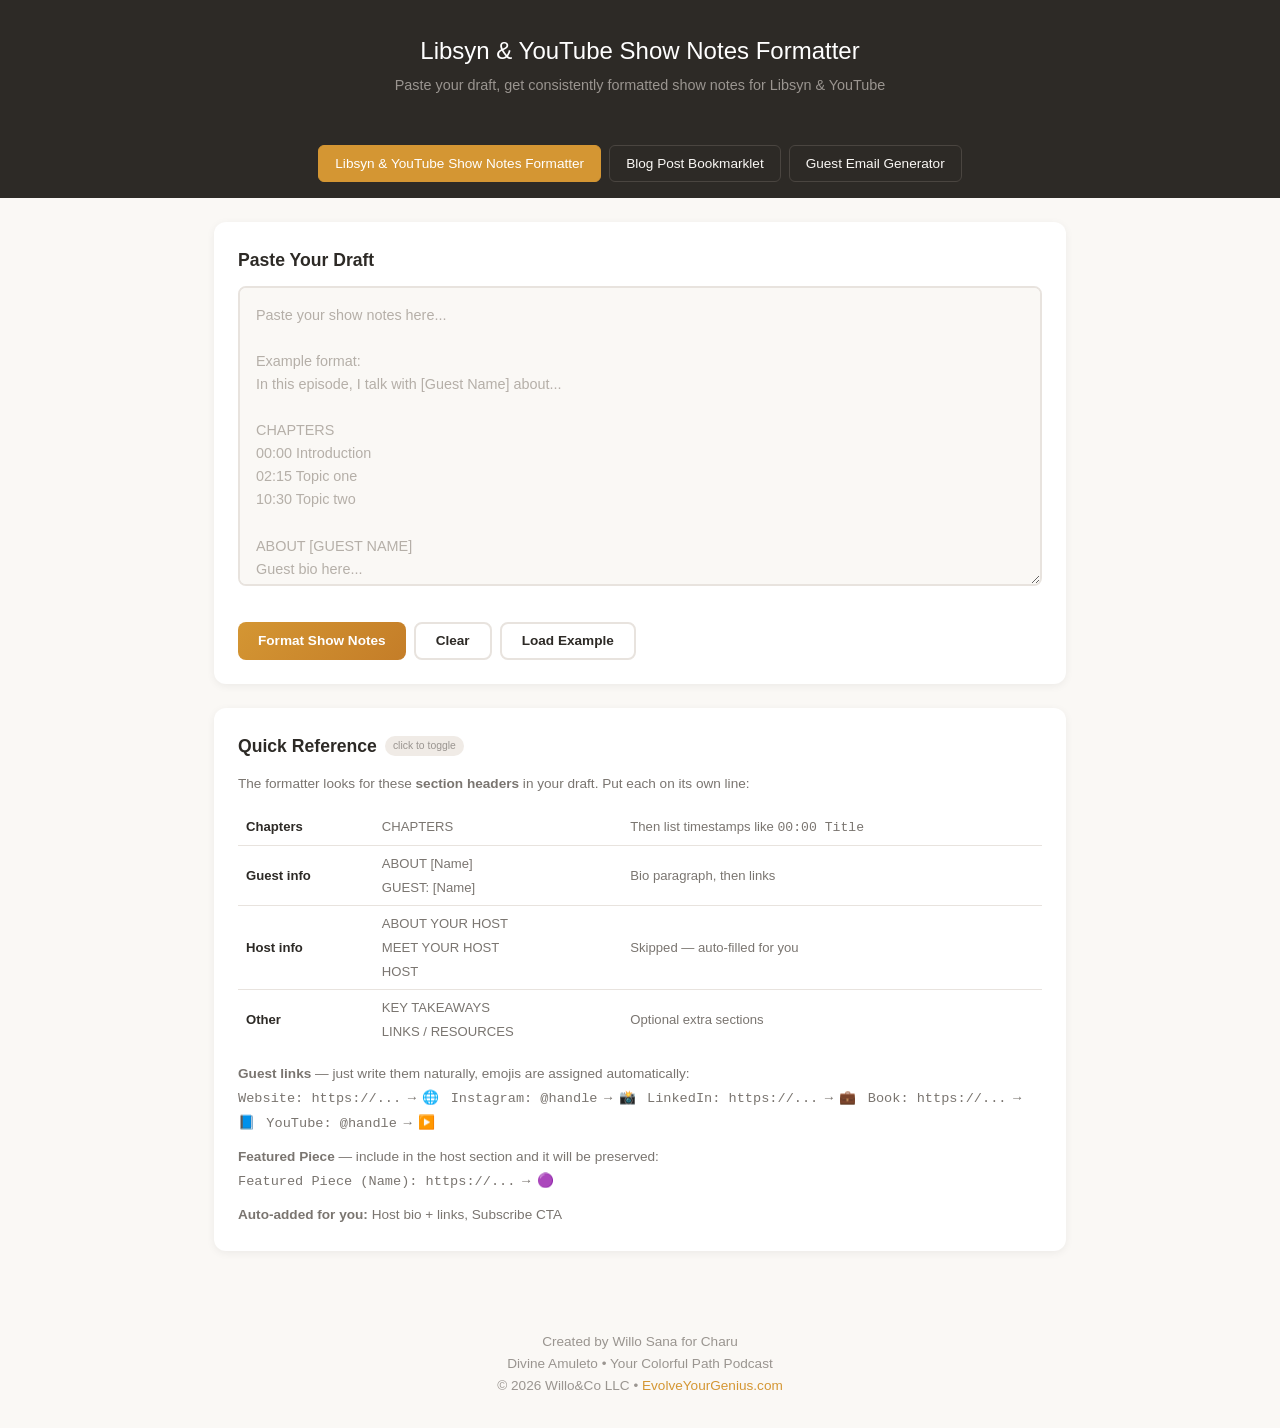
==== commit 3332e133: "Standardize nav order, headers, footers, and taglines across all pages - Reorder nav: Show Notes For" ====
--- a/index.html
+++ b/index.html
@@ -3,7 +3,8 @@
 <head>
     <meta charset="UTF-8">
     <meta name="viewport" content="width=device-width, initial-scale=1.0">
-    <title>Your Colorful Path — Podcast Toolkit</title>
+    <link rel="icon" type="image/svg+xml" href="favicon.svg">
+    <title>Show Notes Formatter — Your Colorful Path</title>
     <style>
         * { margin: 0; padding: 0; box-sizing: border-box; }
         body {
@@ -15,11 +16,11 @@
         .header {
             background: #2d2a26;
             color: white;
-            padding: 2.5rem 2rem 1.5rem;
+            padding: 2rem;
             text-align: center;
         }
-        .header h1 { font-size: 1.75rem; font-weight: 400; margin-bottom: 0.25rem; }
-        .header p { color: #9a9590; }
+        .header h1 { font-size: 1.5rem; font-weight: 400; }
+        .header p { color: #9a9590; font-size: 0.9rem; margin-top: 0.25rem; }
         .nav {
             display: flex;
             justify-content: center;
@@ -43,153 +44,948 @@
             border-color: #d49633;
             color: white;
         }
-        .container { max-width: 700px; margin: 0 auto; padding: 2rem; }
-        .card {
+        .container {
+            max-width: 900px;
+            margin: 0 auto;
+            padding: 1.5rem;
+        }
+        .panel {
             background: white;
             border-radius: 12px;
             padding: 1.5rem;
             margin-bottom: 1.5rem;
             box-shadow: 0 2px 8px rgba(0,0,0,0.06);
         }
-        .card h2 { font-size: 1.25rem; margin-bottom: 1rem; }
-        .bookmarklet-box {
+        .panel h2 {
+            font-size: 1.1rem;
+            margin-bottom: 0.75rem;
+            display: flex;
+            align-items: center;
+            gap: 0.5rem;
+        }
+        .panel h2 .badge {
+            font-size: 0.65rem;
+            background: #f0ebe6;
+            color: #9a9590;
+            padding: 2px 8px;
+            border-radius: 10px;
+            font-weight: 400;
+        }
+        textarea {
+            width: 100%;
+            min-height: 300px;
+            padding: 1rem;
+            border: 2px solid #e8e3de;
+            border-radius: 8px;
+            font-family: inherit;
+            font-size: 0.9rem;
+            line-height: 1.6;
+            resize: vertical;
+            color: #2d2a26;
+            background: #faf8f5;
+        }
+        textarea:focus {
+            outline: none;
+            border-color: #d49633;
+        }
+        textarea::placeholder {
+            color: #b5afa8;
+        }
+        .btn-row {
+            display: flex;
+            gap: 0.5rem;
+            margin-top: 1rem;
+            flex-wrap: wrap;
+        }
+        .btn {
+            padding: 0.6rem 1.25rem;
+            border: none;
+            border-radius: 8px;
+            font-size: 0.85rem;
+            font-weight: 600;
+            cursor: pointer;
+            transition: all 0.15s;
+        }
+        .btn-primary {
             background: linear-gradient(135deg, #d49633 0%, #c47d28 100%);
-            padding: 2rem;
-            border-radius: 12px;
+            color: white;
+        }
+        .btn-primary:hover { background: linear-gradient(135deg, #c47d28 0%, #b06d1e 100%); }
+        .btn-secondary {
+            background: #2d2a26;
+            color: white;
+        }
+        .btn-secondary:hover { background: #3d3a36; }
+        .btn-outline {
+            background: white;
+            color: #2d2a26;
+            border: 2px solid #e8e3de;
+        }
+        .btn-outline:hover { border-color: #d49633; color: #d49633; }
+        .btn.ok {
+            background: #2d8a2d !important;
+            border-color: #2d8a2d !important;
+            color: white !important;
+        }
+        .preview-area {
+            border: 2px solid #e8e3de;
+            border-radius: 8px;
+            padding: 1.25rem;
+            min-height: 200px;
+            background: white;
+            font-size: 0.9rem;
+            line-height: 1.7;
+        }
+        .preview-area .section-header {
+            font-weight: 700;
+            text-transform: uppercase;
+            margin-top: 1.5em;
+            margin-bottom: 0.5em;
+            letter-spacing: 0.02em;
+        }
+        .preview-area .section-header:first-child {
+            margin-top: 0;
+        }
+        .preview-area p {
+            margin-bottom: 0.75em;
+        }
+        .preview-area a {
+            color: #d49633;
+        }
+        .empty-state {
+            color: #b5afa8;
             text-align: center;
-            margin: 1rem 0;
-        }
-        .bookmarklet-link {
+            padding: 3rem 1rem;
+            font-size: 0.95rem;
+        }
+        .toggle-row {
+            display: flex;
+            gap: 0.5rem;
+            margin-bottom: 1rem;
+        }
+        .toggle-btn {
+            padding: 0.4rem 1rem;
+            border: 2px solid #e8e3de;
+            border-radius: 6px;
+            background: white;
+            font-size: 0.8rem;
+            cursor: pointer;
+            color: #7a7570;
+            font-weight: 500;
+        }
+        .toggle-btn.active {
+            background: #2d2a26;
+            color: white;
+            border-color: #2d2a26;
+        }
+        .html-view {
+            background: #1e1e1e;
+            color: #d4d4d4;
+            font-family: 'SF Mono', 'Fira Code', 'Consolas', monospace;
+            font-size: 0.75rem;
+            line-height: 1.5;
+            padding: 1rem;
+            border-radius: 8px;
+            white-space: pre-wrap;
+            word-break: break-word;
+            max-height: 500px;
+            overflow-y: auto;
+        }
+        .section-detected {
             display: inline-block;
-            background: #2d2a26;
-            color: white !important;
-            padding: 1rem 2rem;
-            border-radius: 8px;
-            text-decoration: none;
-            font-weight: 600;
-            font-size: 1.1rem;
-            cursor: grab;
-        }
-        .hint { color: white; margin-top: 1rem; font-size: 0.9rem; }
-        .steps { margin-top: 1rem; }
-        .step { display: flex; gap: 1rem; margin-bottom: 1rem; }
-        .step-num {
-            width: 28px; height: 28px;
-            background: #d49633; color: white;
-            border-radius: 50%;
-            display: flex; align-items: center; justify-content: center;
-            font-weight: 600; font-size: 0.85rem; flex-shrink: 0;
-        }
-        code { background: #f0ebe6; padding: 2px 6px; border-radius: 4px; font-size: 0.85em; }
+            font-size: 0.65rem;
+            background: #e8f5e9;
+            color: #2e7d32;
+            padding: 1px 6px;
+            border-radius: 4px;
+            margin: 0.15rem;
+        }
+        .section-missing {
+            display: inline-block;
+            font-size: 0.65rem;
+            background: #fff3e0;
+            color: #e65100;
+            padding: 1px 6px;
+            border-radius: 4px;
+            margin: 0.15rem;
+        }
+        .detected-bar {
+            display: flex;
+            flex-wrap: wrap;
+            gap: 0.25rem;
+            margin-top: 0.75rem;
+        }
+        .tip {
+            font-size: 0.8rem;
+            color: #9a9590;
+            margin-top: 0.5rem;
+        }
     </style>
 </head>
 <body>
     <header class="header">
-        <h1>Your Colorful Path — Podcast Toolkit</h1>
-        <p>Tools for publishing, formatting, and sharing episodes</p>
+        <h1>Libsyn &amp; YouTube Show Notes Formatter</h1>
+        <p>Paste your draft, get consistently formatted show notes for Libsyn &amp; YouTube</p>
     </header>
     <nav class="nav">
-        <a href="#bookmarklet" class="active">Blog Post Bookmarklet</a>
-        <a href="show-notes-formatter.html">Libsyn & YouTube Show Notes Formatter</a>
+        <a href="index.html" class="active">Libsyn &amp; YouTube Show Notes Formatter</a>
+        <a href="bookmarklet.html">Blog Post Bookmarklet</a>
         <a href="guest-email.html">Guest Email Generator</a>
     </nav>
-    
+
     <div class="container">
-        <div class="card" id="bookmarklet">
-            <h2>Libsyn → Shopify Bookmarklet</h2>
-            <p>Drag this button to your bookmarks bar. You'll only have to do this once as it can now be updated automagically!</p>
-            <div class="bookmarklet-box">
-                <a class="bookmarklet-link" href="javascript:(function(){var s=document.createElement('script');s.src='https://willolovesyou.github.io/charu/bookmarklet.js?v='+Date.now();document.body.appendChild(s);})()">📋 Libsyn → Shopify Blog Post</a>
-                <p class="hint">↑ Drag to bookmarks bar ↑</p>
+        <div class="panel">
+            <h2>Paste Your Draft</h2>
+            <textarea id="input" placeholder="Paste your show notes here...
+
+Example format:
+In this episode, I talk with [Guest Name] about...
+
+CHAPTERS
+00:00 Introduction
+02:15 Topic one
+10:30 Topic two
+
+ABOUT [GUEST NAME]
+Guest bio here...
+Website: https://...
+Instagram: @handle
+
+(Your host info is added automatically!)"></textarea>
+            <div class="detected-bar" id="detectedBar"></div>
+            <div class="btn-row">
+                <button class="btn btn-primary" onclick="formatNotes()">Format Show Notes</button>
+                <button class="btn btn-outline" onclick="clearAll()">Clear</button>
+                <button class="btn btn-outline" onclick="loadExample()">Load Example</button>
             </div>
         </div>
-        
-        <div class="card">
-            <h2>How to Use</h2>
-            <div class="steps">
-                <div class="step"><div class="step-num">1</div><div>Drag the button above to your bookmarks bar (one time only)</div></div>
-                <div class="step"><div class="step-num">2</div><div>Go to a Libsyn episode page (<code>five.libsyn.com/show/episodes/view/...</code>)</div></div>
-                <div class="step"><div class="step-num">3</div><div>Click the bookmarklet - two windows open side by side</div></div>
-                <div class="step"><div class="step-num">4</div><div>Copy each field into Shopify, add your image, and publish!</div></div>
-                <div class="step"><div class="step-num">5</div><div><a href="https://www.dropbox.com/scl/fi/m0qx8xzeas89am5s5uw1q/How-to-use-Bookmarklet.mov?rlkey=r2ngdj40qjhf8ynnps28d4t6r&dl=0" target="_blank" rel="noopener" style="color:#d49633;font-weight:600;">Watch Video Instructions</a></div></div>
-            </div>
-            <div style="margin-top:1.25rem;padding-top:1.25rem;border-top:1px solid #e8e3de;">
-                <h3 style="font-size:1rem;margin-bottom:0.5rem;">Adding the YouTube video to the blog post later?</h3>
-                <p style="font-size:0.9rem;color:#5a5550;">Paste the YouTube link below to generate the embed code for the top of the blog post.</p>
-                <div style="display:flex;gap:0.5rem;margin-top:0.75rem;">
-                    <input type="text" id="ytInput" placeholder="Paste YouTube URL here..." style="flex:1;padding:0.6rem 0.75rem;border:2px solid #e8e3de;border-radius:8px;font-size:0.9rem;" oninput="convertYt()">
-                </div>
-                <div id="ytResult" style="display:none;margin-top:0.75rem;">
-                    <div style="display:flex;gap:0.5rem;align-items:center;">
-                        <code id="ytEmbed" style="flex:1;display:block;padding:0.6rem 0.75rem;background:#f0ebe6;border-radius:8px;font-size:0.82rem;word-break:break-all;white-space:pre-wrap;"></code>
-                        <button onclick="copyYtEmbed()" id="ytCopyBtn" style="padding:0.5rem 1rem;background:#2d2a26;color:white;border:none;border-radius:8px;font-size:0.8rem;font-weight:600;cursor:pointer;white-space:nowrap;">Copy</button>
-                    </div>
-                </div>
+
+        <div class="panel" id="cheatSheet" style="margin-bottom:1.5rem;">
+            <h2 style="cursor:pointer;" onclick="var c=document.getElementById('cheatContent');c.style.display=c.style.display==='none'?'':'none';">
+                Quick Reference
+                <span class="badge" style="cursor:pointer;">click to toggle</span>
+            </h2>
+            <div id="cheatContent" style="font-size:0.85rem;line-height:1.8;">
+                <p style="color:#7a7570;margin-bottom:0.75rem;">The formatter looks for these <b>section headers</b> in your draft. Put each on its own line:</p>
+                <table style="width:100%;border-collapse:collapse;font-size:0.82rem;">
+                    <tr style="border-bottom:1px solid #e8e3de;">
+                        <td style="padding:6px 8px;"><b>Chapters</b></td>
+                        <td style="padding:6px 8px;color:#7a7570;">CHAPTERS</td>
+                        <td style="padding:6px 8px;color:#7a7570;">Then list timestamps like <code>00:00 Title</code></td>
+                    </tr>
+                    <tr style="border-bottom:1px solid #e8e3de;">
+                        <td style="padding:6px 8px;"><b>Guest info</b></td>
+                        <td style="padding:6px 8px;color:#7a7570;">ABOUT [Name]<br>GUEST: [Name]</td>
+                        <td style="padding:6px 8px;color:#7a7570;">Bio paragraph, then links</td>
+                    </tr>
+                    <tr style="border-bottom:1px solid #e8e3de;">
+                        <td style="padding:6px 8px;"><b>Host info</b></td>
+                        <td style="padding:6px 8px;color:#7a7570;">ABOUT YOUR HOST<br>MEET YOUR HOST<br>HOST</td>
+                        <td style="padding:6px 8px;color:#7a7570;">Skipped — auto-filled for you</td>
+                    </tr>
+                    <tr>
+                        <td style="padding:6px 8px;"><b>Other</b></td>
+                        <td style="padding:6px 8px;color:#7a7570;">KEY TAKEAWAYS<br>LINKS / RESOURCES</td>
+                        <td style="padding:6px 8px;color:#7a7570;">Optional extra sections</td>
+                    </tr>
+                </table>
+                <p style="color:#7a7570;margin-top:0.75rem;"><b>Guest links</b> — just write them naturally, emojis are assigned automatically:<br>
+                <code>Website: https://...</code> → 🌐 &nbsp;
+                <code>Instagram: @handle</code> → 📸 &nbsp;
+                <code>LinkedIn: https://...</code> → 💼 &nbsp;
+                <code>Book: https://...</code> → 📘 &nbsp;
+                <code>YouTube: @handle</code> → ▶️</p>
+                <p style="color:#7a7570;margin-top:0.5rem;"><b>Featured Piece</b> — include in the host section and it will be preserved:<br>
+                <code>Featured Piece (Name): https://...</code> → 🟣</p>
+                <p style="color:#7a7570;margin-top:0.5rem;"><b>Auto-added for you:</b> Host bio + links, Subscribe CTA</p>
             </div>
         </div>
-        
-        <div class="card">
-            <h2>What It Generates</h2>
-            <ul style="margin-left: 1.25rem; color: #5a5550;">
-                <li>Title with "Episode #" prefix</li>
-                <li>SEO-optimized page title and meta description</li>
-                <li>Clean URL handle (e.g., e26-guest-name-topic)</li>
-                <li>YouTube video embed (if found in description)</li>
-                <li>"Listen on Your Favorite App" button linking to pod.link</li>
-                <li>Episode artwork URL (full-size from RSS feed)</li>
-                <li>Properly formatted description with chapter list</li>
-                <li>Libsyn audio player</li>
-                <li>Divine Amuleto branded CTA</li>
-            </ul>
+
+        <div class="panel" id="outputPanel" style="display:none;">
+            <h2>
+                Formatted Output
+                <span class="badge" id="outputBadge">ready to copy</span>
+            </h2>
+            <div class="toggle-row">
+                <button class="toggle-btn active" onclick="showView('preview')" id="togglePreview">Libsyn Preview</button>
+                <button class="toggle-btn" onclick="showView('html')" id="toggleHtml">HTML Source</button>
+                <button class="toggle-btn" onclick="showView('youtube')" id="toggleYt">YouTube Description</button>
+            </div>
+            <div id="previewView" class="preview-area"></div>
+            <div id="htmlView" class="html-view" style="display:none;"></div>
+            <div id="youtubeView" class="html-view" style="display:none;white-space:pre-wrap;font-family:inherit;background:#faf8f5;color:#2d2a26;font-size:0.85rem;line-height:1.7;"></div>
+            <div class="btn-row" id="libsynBtns">
+                <button class="btn btn-secondary" onclick="copyFormatted()" id="copyBtn">Copy Rich Text (for Libsyn editor)</button>
+                <button class="btn btn-outline" onclick="copyHtml()" id="copyHtmlBtn">Copy HTML Source</button>
+            </div>
+            <div class="btn-row" id="youtubeBtns" style="display:none;">
+                <button class="btn btn-secondary" onclick="copyYouTube()" id="copyYtBtn">Copy YouTube Description</button>
+            </div>
+            <p class="tip" id="libsynTip">Use "Copy Rich Text" to paste directly into Libsyn's editor. Use "Copy HTML Source" if you switch to Libsyn's HTML/source view.</p>
+            <p class="tip" id="youtubeTip" style="display:none;">Plain text with bare URLs — YouTube auto-links them. Timestamps create chapter markers.</p>
         </div>
-
-        <div class="card">
-            <h2 style="cursor:pointer;display:flex;align-items:center;justify-content:space-between;" onclick="var c=document.getElementById('batchContent');var a=document.getElementById('batchArrow');if(c.style.display==='none'){c.style.display='';a.textContent='▾';}else{c.style.display='none';a.textContent='▸';}">
-                Batch Mode (All Episodes) <span id="batchArrow" style="font-size:0.9rem;color:#9a9590;">▸</span>
-            </h2>
-            <div id="batchContent" style="display:none;">
-                <p>One-time catchup tool — processes every episode from the RSS feed at once. Run this on the <a href="https://ad52c5cc-20e4-4770-8977-92695936dc6b.libsyn.com/" target="_blank" style="color:#d49633;">Your Colorful Path Libsyn page</a>.</p>
-                <div class="bookmarklet-box" style="background:linear-gradient(135deg, #7a6850 0%, #5a4a38 100%);">
-                    <a class="bookmarklet-link" href="javascript:(function(){var s=document.createElement('script');s.src='https://willolovesyou.github.io/charu/batch-bookmarklet.js?v='+Date.now();document.body.appendChild(s);})()">📋 Batch: All Episodes</a>
-                    <p class="hint">↑ Drag to bookmarks bar ↑</p>
-                </div>
-                <div class="steps" style="margin-top:1rem;">
-                    <div class="step"><div class="step-num">1</div><div>Drag the button above to your bookmarks bar</div></div>
-                    <div class="step"><div class="step-num">2</div><div>Go to <a href="https://ad52c5cc-20e4-4770-8977-92695936dc6b.libsyn.com/" target="_blank" style="color:#d49633;">the Libsyn show page</a></div></div>
-                    <div class="step"><div class="step-num">3</div><div>Click the bookmarklet — all episodes appear in a popup</div></div>
-                    <div class="step"><div class="step-num">4</div><div>Click an episode to expand, then copy each field into Shopify</div></div>
-                </div>
-            </div>
-        </div>
-
-        <script>
-        function convertYt() {
-            var url = document.getElementById('ytInput').value.trim();
-            var id = '';
-            var m = url.match(/(?:youtube\.com\/watch\?v=|youtu\.be\/|youtube\.com\/embed\/|youtube\.com\/shorts\/)([a-zA-Z0-9_-]{11})/);
-            if (m) id = m[1];
-            if (id) {
-                document.getElementById('ytEmbed').textContent = '<!-- YouTube Video -->\n<div class="ycp-video-wrap"><iframe src="https://www.youtube.com/embed/' + id + '" frameborder="0" allowfullscreen></iframe></div>';
-                document.getElementById('ytResult').style.display = '';
-            } else {
-                document.getElementById('ytResult').style.display = 'none';
-            }
-        }
-        function copyYtEmbed() {
-            var text = document.getElementById('ytEmbed').textContent;
-            navigator.clipboard.writeText(text).then(function() {
-                var btn = document.getElementById('ytCopyBtn');
-                btn.textContent = 'Copied!';
-                btn.style.background = '#2d8a2d';
-                setTimeout(function() { btn.textContent = 'Copy'; btn.style.background = '#2d2a26'; }, 1500);
-            });
-        }
-        </script>
     </div>
 
     <footer style="text-align:center;padding:2rem;color:#9a9590;font-size:0.85rem;">
-        <p>Created by Willo Sana for Your Colorful Path</p>
+        <p>Created by Willo Sana for Charu<br>Divine Amuleto &bull; Your Colorful Path Podcast</p>
         <p>&copy; 2026 Willo&amp;Co LLC &bull; <a href="https://EvolveYourGenius.com" target="_blank" rel="noopener" style="color:#d49633;text-decoration:none;">EvolveYourGenius.com</a></p>
     </footer>
+
+    <script>
+    // ── Charu's standard host bio (auto-appended) ──
+    var HOST_BIO = 'Charu Boeckel is the founder of Divine Amuleto, a sacred geometry fine jewelry line, and host of Your Colorful Path \u2014 a podcast to connect you to your human and divine self, turning life from an obstacle course into a colorful, aligned path.';
+    var HOST_LINKS = [
+        { emoji: '\uD83D\uDC8E', label: 'DivineAmuleto.com', url: 'https://www.divineamuleto.com' },
+        { emoji: '\uD83D\uDCE9', label: 'IG', url: 'https://www.instagram.com/divineamuleto', handle: '@divineamuleto' },
+        { emoji: '\uD83C\uDF99\uFE0F', label: 'IG', url: 'https://www.instagram.com/yourcolorfulpath', handle: '@yourcolorfulpath' }
+    ];
+
+    // ── Section header patterns (matches bookmarklet.js) ──
+    // Header detection: keyword at start of line (after optional emoji/symbols)
+    // "ABOUT" can be followed by a name (e.g., "ABOUT CHANOA INEZ")
+    // Other keywords must be the whole line (no full sentences)
+    function isHeader(line) {
+        // "About [Name]" or "Guest: [Name]" or "Meet your host" patterns
+        if (/^[^a-zA-Z]{0,10}ABOUT\b/i.test(line) && !/[.!?]/.test(line)) return true;
+        if (/^[^a-zA-Z]{0,10}GUEST\s*:/i.test(line) && !/[.!?]/.test(line)) return true;
+        if (/^[^a-zA-Z]{0,10}MEET\b/i.test(line) && !/[.!?]/.test(line)) return true;
+        // Standard keywords — must be the whole line (optional trailing colon)
+        return /^[^a-zA-Z]{0,10}(CHAPTERS?|CHAPTER LIST|GUEST|HOST|KEY TAKEAWAYS?|TOPICS?|CONNECT|LINKS MENTIONED IN THE EPISODE|LINKS|RESOURCES|SHOW NOTES?|IN THIS EPISODE|EPISODE HIGHLIGHTS?|EPISODE OVERVIEW|SUBSCRIBE)\s*:?\s*$/i.test(line);
+    }
+    // Capture group version for section type detection
+    var HEADER_KEYWORD_RE = /^[^a-zA-Z]{0,10}(CHAPTERS?|CHAPTER LIST|GUEST|MEET|HOST|KEY TAKEAWAYS?|TOPICS?|ABOUT|CONNECT|LINKS MENTIONED IN THE EPISODE|LINKS|RESOURCES|SHOW NOTES?|IN THIS EPISODE|EPISODE HIGHLIGHTS?|EPISODE OVERVIEW|SUBSCRIBE)\b/i;
+
+    var TIMESTAMP_RE = /^[\(\[]?\d{1,2}:\d{2}[\)\]]?\s/;
+    var EMOJI_RE = /^[\u2000-\u3300\uD83C-\uDBFF\uDC00-\uDFFF]/;
+    var BULLET_RE = /^[•●▪\-\*\u2014\u2013]\s/;
+    var LINK_LINE_RE = /^(.+?):\s+(https?:\/\/[^\s]+)\s*$/;
+    var HANDLE_LINE_RE = /^(.+?):\s+@(\w[\w.]*)\s*$/;
+    var URL_RE = /(https?:\/\/[^\s<]+)/g;
+
+    function parseInput(text) {
+        // Strip HTML if pasted from rich text
+        var tmp = document.createElement('div');
+        tmp.innerHTML = text;
+        // Check if it looks like HTML (has tags)
+        if (/<[a-z][\s\S]*>/i.test(text)) {
+            // Convert <br> and </p> to newlines, then strip tags
+            var cleaned = text
+                .replace(/<br\s*\/?>/gi, '\n')
+                .replace(/<\/p>/gi, '\n\n')
+                .replace(/<\/div>/gi, '\n')
+                .replace(/<\/li>/gi, '\n')
+                .replace(/<[^>]+>/g, '')
+                .replace(/&amp;/g, '&')
+                .replace(/&lt;/g, '<')
+                .replace(/&gt;/g, '>')
+                .replace(/&quot;/g, '"')
+                .replace(/&#39;/g, "'")
+                .replace(/&nbsp;/g, ' ');
+            text = cleaned;
+        }
+
+        var lines = text.split('\n');
+        var sections = [];
+        var currentSection = { type: 'description', lines: [] };
+
+        for (var i = 0; i < lines.length; i++) {
+            var line = lines[i].trim();
+            if (!line) continue;
+            // Skip junk lines
+            if (line.toLowerCase() === 'read more' || line.toLowerCase() === 'read more...') continue;
+            if (!/[a-zA-Z0-9]/.test(line)) continue; // horizontal rules, decorators
+
+            if (isHeader(line)) {
+                var headerMatch = line.match(HEADER_KEYWORD_RE);
+                if (!headerMatch) { currentSection.lines.push(line); continue; }
+                // Save current section
+                if (currentSection.lines.length > 0 || currentSection.header) {
+                    sections.push(currentSection);
+                }
+                // Determine section type from keyword
+                var keyword = headerMatch[1].toUpperCase();
+                var sectionType = 'other';
+                if (/CHAPTER/.test(keyword)) sectionType = 'chapters';
+                else if (/MEET/.test(keyword)) {
+                    // "Meet your host" → host, "Meet [guest]" → guest
+                    if (/HOST|CHARU/i.test(line)) sectionType = 'host';
+                    else sectionType = 'guest';
+                }
+                else if (/GUEST|ABOUT/.test(keyword)) {
+                    // Check if it's about host or guest
+                    if (/HOST|CHARU/i.test(line)) sectionType = 'host';
+                    else sectionType = 'guest';
+                }
+                else if (/HOST/.test(keyword)) sectionType = 'host';
+                else if (/CONNECT|LINKS|RESOURCES/.test(keyword)) sectionType = 'links';
+                else if (/TAKEAWAY|TOPIC|HIGHLIGHT|OVERVIEW/.test(keyword)) sectionType = 'takeaways';
+                else if (/SUBSCRIBE/.test(keyword)) sectionType = 'subscribe';
+                else if (/SHOW NOTE|IN THIS EPISODE/.test(keyword)) sectionType = 'description';
+
+                currentSection = { type: sectionType, header: line, lines: [] };
+            } else {
+                // Strip leading bullet prefix (-, —, *, •) before adding
+                var cleanLine = line.replace(/^[\-\*•●▪\u2014\u2013]\s+/, '');
+                // If we're in a chapters section and this has a timestamp, use cleaned version
+                if (currentSection.type === 'chapters' && TIMESTAMP_RE.test(cleanLine)) {
+                    currentSection.lines.push(cleanLine);
+                } else {
+                    currentSection.lines.push(line);
+                }
+            }
+        }
+        if (currentSection.lines.length > 0) {
+            sections.push(currentSection);
+        }
+
+        return sections;
+    }
+
+    function normalizeTimestamp(ts) {
+        // Clean up: (1:23) → 01:23, 1:23 → 01:23
+        ts = ts.replace(/[\(\)\[\]]/g, '').trim();
+        var parts = ts.match(/(\d{1,2}):(\d{2})/);
+        if (!parts) return ts;
+        var min = parts[1].length === 1 ? '0' + parts[1] : parts[1];
+        return min + ':' + parts[2];
+    }
+
+    function linkify(text) {
+        // Check for "Label: URL" pattern
+        var labelUrl = text.match(LINK_LINE_RE);
+        if (labelUrl) {
+            var label = labelUrl[1].trim();
+            var url = labelUrl[2];
+            var igMatch = url.match(/instagram\.com\/([a-zA-Z0-9_.]+)\/?$/);
+            if (igMatch) {
+                var ep = extractEmoji(label);
+                var igEmoji = ep.emoji || '\uD83D\uDCF8 '; // 📸 default for IG
+                return igEmoji + '<a href="' + url + '" target="_blank" rel="noopener">IG: @' + igMatch[1] + '</a>';
+            }
+            var ep = extractEmoji(label);
+            var displayText = ep.text;
+            // For generic "Website"/"Site" labels, show the domain name instead
+            if (/^(website|site|web)$/i.test(displayText)) {
+                var domainMatch = url.match(/https?:\/\/(?:www\.)?([^\/]+)/);
+                if (domainMatch) displayText = domainMatch[1];
+            }
+            return ep.emoji + '<a href="' + url + '" target="_blank" rel="noopener">' + displayText + '</a>';
+        }
+
+        // Check for "Label: @handle" pattern
+        var handleMatch = text.match(HANDLE_LINE_RE);
+        if (handleMatch) {
+            var label = handleMatch[1].trim();
+            var handle = handleMatch[2];
+            var ep = extractEmoji(label);
+            var labelLower = label.toLowerCase();
+            // YouTube handle
+            if (/youtube|yt/i.test(labelLower)) {
+                var ytEmoji = ep.emoji || '\u25B6\uFE0F '; // ▶️
+                return ytEmoji + '<a href="https://www.youtube.com/@' + handle + '" target="_blank" rel="noopener">YouTube: @' + handle + '</a>';
+            }
+            // TikTok handle
+            if (/tiktok|tik tok/i.test(labelLower)) {
+                var ttEmoji = ep.emoji || '\uD83C\uDFB5 '; // 🎵
+                return ttEmoji + '<a href="https://www.tiktok.com/@' + handle + '" target="_blank" rel="noopener">TikTok: @' + handle + '</a>';
+            }
+            // Default: Instagram
+            var igEmoji = ep.emoji || '\uD83D\uDCF8 '; // 📸
+            return igEmoji + '<a href="https://www.instagram.com/' + handle + '" target="_blank" rel="noopener">IG: @' + handle + '</a>';
+        }
+
+        // Otherwise just linkify bare URLs
+        return text.replace(URL_RE, '<a href="$1" target="_blank" rel="noopener">$1</a>');
+    }
+
+    // Smart emoji assignment for guest links based on URL/label content
+    function guessLinkEmoji(line) {
+        var lower = line.toLowerCase();
+        if (/\bfeatured\s*piece\b/.test(lower)) return '\uD83D\uDFE3'; // 🟣
+        if (/youtube\.com|\byoutube\b|\byt\b/.test(lower)) return '\u25B6\uFE0F'; // ▶️
+        if (/tiktok\.com|\btiktok\b|\btik tok\b/.test(lower)) return '\uD83C\uDFB5'; // 🎵
+        if (/instagram\.com|\binstagram\b|\big\b/.test(lower) || /^[^:]*:\s*@/.test(lower)) return '\uD83D\uDCF8'; // 📸
+        if (/linkedin\.com|\blinkedin\b/.test(lower)) return '\uD83D\uDCBC'; // 💼
+        if (/\bbook\b|\border\b|\bamazon\b|\bbarnes\b/.test(lower)) return '\uD83D\uDCD8'; // 📘
+        return '\uD83C\uDF10'; // 🌐 default — any website/link
+    }
+
+    function extractEmoji(text) {
+        var match = text.match(/^([^\x20-\x7E]+\s*)/);
+        if (match) {
+            return { emoji: match[1], text: text.substring(match[1].length) };
+        }
+        return { emoji: '', text: text };
+    }
+
+    function buildHtml(sections) {
+        var html = '';
+        var hasChapters = false, hasGuest = false, hasHost = false;
+        var guestName = '';
+        var featuredPieceLines = [];
+
+        // Detect what we have and extract featured piece from host section
+        for (var i = 0; i < sections.length; i++) {
+            if (sections[i].type === 'chapters') hasChapters = true;
+            if (sections[i].type === 'guest') {
+                hasGuest = true;
+                // Try to extract guest name from header: "ABOUT Name", "GUEST: Name", "MEET Name"
+                var hdr = (sections[i].header || '');
+                var gm = hdr.match(/about\s+(.+)/i) ||
+                         hdr.match(/guest\s*:\s*(.+)/i) ||
+                         hdr.match(/meet\s+(.+)/i);
+                if (gm) guestName = gm[1].replace(/[:!]/g, '').trim();
+            }
+            if (sections[i].type === 'host') {
+                hasHost = true;
+                // Extract any "Featured Piece" lines before we skip this section
+                for (var j = 0; j < sections[i].lines.length; j++) {
+                    if (/featured\s*piece/i.test(sections[i].lines[j])) {
+                        featuredPieceLines.push(sections[i].lines[j]);
+                    }
+                }
+            }
+        }
+
+        // Build each section
+        for (var i = 0; i < sections.length; i++) {
+            var sec = sections[i];
+
+            if (sec.type === 'host') continue; // We auto-append host section
+
+            if (sec.type === 'description') {
+                var inBullets = false;
+                for (var j = 0; j < sec.lines.length; j++) {
+                    var line = sec.lines[j];
+                    if (BULLET_RE.test(line)) {
+                        if (!inBullets) { html += '<ul>\n'; inBullets = true; }
+                        html += '<li>' + linkify(line.replace(BULLET_RE, '')) + '</li>\n';
+                    } else {
+                        if (inBullets) { html += '</ul>\n'; inBullets = false; }
+                        html += '<p>' + linkify(line) + '</p>\n';
+                    }
+                }
+                if (inBullets) html += '</ul>\n';
+            }
+            else if (sec.type === 'chapters') {
+                html += '\n<p>&nbsp;</p>\n<p><b>\u23F1\uFE0F CHAPTERS</b></p>\n<p>';
+                for (var j = 0; j < sec.lines.length; j++) {
+                    var line = sec.lines[j];
+                    // Normalize timestamp at start of line
+                    var tsMatch = line.match(/^[\(\[]?(\d{1,2}:\d{2})[\)\]]?\s*(.*)/);
+                    if (tsMatch) {
+                        line = normalizeTimestamp(tsMatch[1]) + ' ' + tsMatch[2];
+                    }
+                    if (j > 0) html += '<br>\n';
+                    html += linkify(line);
+                }
+                html += '</p>\n';
+            }
+            else if (sec.type === 'guest') {
+                var cleanName = guestName || '';
+                if (!cleanName) {
+                    var hdr = (sec.header || '');
+                    var gm = hdr.match(/about\s+(.+)/i) ||
+                             hdr.match(/guest\s*:\s*(.+)/i) ||
+                             hdr.match(/meet\s+(.+)/i);
+                    if (gm) cleanName = gm[1].replace(/[:!]/g, '').trim();
+                }
+                var headerText = cleanName ? '\uD83D\uDC64 ABOUT OUR GUEST, ' + cleanName.toUpperCase() : '\uD83D\uDC64 ABOUT OUR GUEST';
+                html += '\n<p>&nbsp;</p>\n<p><b>' + headerText + '</b></p>\n';
+                var bioLines = [];
+                var linkLines = [];
+                for (var j = 0; j < sec.lines.length; j++) {
+                    var line = sec.lines[j];
+                    if (LINK_LINE_RE.test(line) || HANDLE_LINE_RE.test(line) || EMOJI_RE.test(line)) {
+                        linkLines.push(line);
+                    } else {
+                        bioLines.push(line);
+                    }
+                }
+                // Bio paragraphs
+                for (var j = 0; j < bioLines.length; j++) {
+                    html += '<p>' + linkify(bioLines[j]) + '</p>\n';
+                }
+                // Links as grouped block — always assign correct emoji
+                if (linkLines.length > 0) {
+                    html += '<p>';
+                    for (var j = 0; j < linkLines.length; j++) {
+                        var line = linkLines[j];
+                        // Strip any existing emoji prefix so we can assign the right one
+                        if (EMOJI_RE.test(line)) {
+                            line = line.replace(/^[^\x20-\x7E]+\s*/, '');
+                        }
+                        line = guessLinkEmoji(line) + ' ' + line;
+                        if (j > 0) html += '<br>\n';
+                        html += linkify(line);
+                    }
+                    html += '</p>\n';
+                }
+            }
+            else if (sec.type === 'takeaways') {
+                var headerText = (sec.header || 'KEY TAKEAWAYS').toUpperCase().replace(/^[^a-zA-Z]+/, '').trim();
+                html += '\n<p>&nbsp;</p>\n<p><b>' + headerText + '</b></p>\n';
+                var inBullets = false;
+                for (var j = 0; j < sec.lines.length; j++) {
+                    var line = sec.lines[j];
+                    if (BULLET_RE.test(line)) {
+                        if (!inBullets) { html += '<ul>\n'; inBullets = true; }
+                        html += '<li>' + linkify(line.replace(BULLET_RE, '')) + '</li>\n';
+                    } else {
+                        if (inBullets) { html += '</ul>\n'; inBullets = false; }
+                        html += '<p>' + linkify(line) + '</p>\n';
+                    }
+                }
+                if (inBullets) html += '</ul>\n';
+            }
+            else if (sec.type === 'links') {
+                var headerText = (sec.header || 'LINKS').toUpperCase().replace(/^[^a-zA-Z]+/, '').trim();
+                html += '\n<p>&nbsp;</p>\n<p><b>' + headerText + '</b></p>\n<p>';
+                for (var j = 0; j < sec.lines.length; j++) {
+                    var line = sec.lines[j];
+                    if (!EMOJI_RE.test(line)) line = '\uD83D\uDD17 ' + line;
+                    if (j > 0) html += '<br>\n';
+                    html += linkify(line);
+                }
+                html += '</p>\n';
+            }
+            else if (sec.type === 'subscribe') {
+                // Skip subscribe sections — not needed for Libsyn
+            }
+            else {
+                // Generic section with header
+                if (sec.header) {
+                    html += '\n<p>&nbsp;</p>\n<p><b>' + sec.header.toUpperCase().replace(/^[^a-zA-Z]+/, '').trim() + '</b></p>\n';
+                }
+                for (var j = 0; j < sec.lines.length; j++) {
+                    html += '<p>' + linkify(sec.lines[j]) + '</p>\n';
+                }
+            }
+        }
+
+        // Always append host section
+        html += '\n<p>&nbsp;</p>\n<p><b>\u2728 ABOUT YOUR HOST, CHARU</b></p>\n';
+        html += '<p>Charu Boeckel is the host of Your Colorful Path and a professional jewelry designer. After a life-changing transformation through meditation, Charu now shares conversations and fine jewelry to help people connect to both their human and divine selves, turning life from an obstacle course into a colorful, aligned path.</p>\n';
+        html += '<p>Charu\u2019s jewelry line is Divine Amuleto, a high-frequency, sacred geometry jewelry line designed as conscious jewelry reminders; pieces you wear to stay aware of your state, return to your center, and live with more intention.</p>\n';
+        html += '<p>';
+        for (var j = 0; j < HOST_LINKS.length; j++) {
+            var lk = HOST_LINKS[j];
+            if (j > 0) html += '<br>\n';
+            var display = lk.handle ? (lk.label + ': ' + lk.handle) : lk.label;
+            html += lk.emoji + ' <a href="' + lk.url + '" target="_blank" rel="noopener">' + display + '</a>';
+        }
+        html += '</p>\n';
+
+        // Insert featured piece lines (extracted from host section input)
+        if (featuredPieceLines.length > 0) {
+            html += '<p>';
+            for (var j = 0; j < featuredPieceLines.length; j++) {
+                var fpLine = featuredPieceLines[j];
+                // Strip existing emoji prefix and reassign 🟣
+                if (EMOJI_RE.test(fpLine)) {
+                    fpLine = fpLine.replace(/^[^\x20-\x7E]+\s*/, '');
+                }
+                fpLine = '\uD83D\uDFE3 ' + fpLine;
+                if (j > 0) html += '<br>\n';
+                html += linkify(fpLine);
+            }
+            html += '</p>\n';
+        }
+
+        // Always append subscribe section
+        html += '\n<p>&nbsp;</p>\n<p><b>\u2705 SUBSCRIBE</b></p>\n';
+        html += '<p>If this episode supported you, please subscribe to the channel. It helps more people find these conversations, and it keeps <a href="https://www.divineamuleto.com/blogs/your-colorful-path-podcast">Your Colorful Path</a> growing.</p>\n';
+
+        return html.trim();
+    }
+
+    // ── YouTube Description (plain text with bare URLs) ──
+    function buildYouTubeText(sections) {
+        var text = '';
+        var guestName = '';
+        var featuredPieceLines = [];
+
+        // Detect guest name and extract featured piece from host section
+        for (var i = 0; i < sections.length; i++) {
+            if (sections[i].type === 'guest') {
+                var hdr = (sections[i].header || '');
+                var gm = hdr.match(/about\s+(.+)/i) ||
+                         hdr.match(/guest\s*:\s*(.+)/i) ||
+                         hdr.match(/meet\s+(.+)/i);
+                if (gm) guestName = gm[1].replace(/[:!]/g, '').trim();
+            }
+            if (sections[i].type === 'host') {
+                for (var j = 0; j < sections[i].lines.length; j++) {
+                    if (/featured\s*piece/i.test(sections[i].lines[j])) {
+                        featuredPieceLines.push(sections[i].lines[j]);
+                    }
+                }
+            }
+        }
+
+        for (var i = 0; i < sections.length; i++) {
+            var sec = sections[i];
+            if (sec.type === 'host' || sec.type === 'subscribe') continue;
+
+            if (sec.type === 'description') {
+                for (var j = 0; j < sec.lines.length; j++) {
+                    text += sec.lines[j] + '\n';
+                }
+                text += '\n';
+            }
+            else if (sec.type === 'chapters') {
+                text += '\u23F1\uFE0F CHAPTERS\n';
+                for (var j = 0; j < sec.lines.length; j++) {
+                    var line = sec.lines[j];
+                    var tsMatch = line.match(/^[\(\[]?(\d{1,2}:\d{2})[\)\]]?\s*(.*)/);
+                    if (tsMatch) {
+                        line = normalizeTimestamp(tsMatch[1]) + ' ' + tsMatch[2];
+                    }
+                    text += line + '\n';
+                }
+                text += '\n';
+            }
+            else if (sec.type === 'guest') {
+                var cleanName = guestName || '';
+                var headerText = cleanName ? '\uD83D\uDC64 ABOUT OUR GUEST, ' + cleanName.toUpperCase() : '\uD83D\uDC64 ABOUT OUR GUEST';
+                text += headerText + '\n';
+                var bioLines = [];
+                var linkLines = [];
+                for (var j = 0; j < sec.lines.length; j++) {
+                    var line = sec.lines[j];
+                    if (LINK_LINE_RE.test(line) || HANDLE_LINE_RE.test(line) || EMOJI_RE.test(line)) {
+                        linkLines.push(line);
+                    } else {
+                        bioLines.push(line);
+                    }
+                }
+                for (var j = 0; j < bioLines.length; j++) {
+                    text += bioLines[j] + '\n';
+                }
+                for (var j = 0; j < linkLines.length; j++) {
+                    text += ytFormatLink(linkLines[j]) + '\n';
+                }
+                text += '\n';
+            }
+            else if (sec.type === 'takeaways' || sec.type === 'links') {
+                var headerText = (sec.header || sec.type.toUpperCase()).toUpperCase().replace(/^[^a-zA-Z]+/, '').trim();
+                text += headerText + '\n';
+                for (var j = 0; j < sec.lines.length; j++) {
+                    text += sec.lines[j] + '\n';
+                }
+                text += '\n';
+            }
+        }
+
+        // Host section
+        text += '\u2728 ABOUT YOUR HOST, CHARU\n';
+        text += 'Charu Boeckel is the host of Your Colorful Path and a professional jewelry designer. After a life-changing transformation through meditation, Charu now shares conversations and fine jewelry to help people connect to both their human and divine selves, turning life from an obstacle course into a colorful, aligned path.\n';
+        text += '\n';
+        text += 'Charu\u2019s jewelry line is Divine Amuleto, a high-frequency, sacred geometry jewelry line designed as conscious jewelry reminders; pieces you wear to stay aware of your state, return to your center, and live with more intention.\n';
+        for (var j = 0; j < HOST_LINKS.length; j++) {
+            var lk = HOST_LINKS[j];
+            text += lk.emoji + ' ' + lk.url + '\n';
+        }
+
+        // Featured piece
+        for (var j = 0; j < featuredPieceLines.length; j++) {
+            var fpLine = featuredPieceLines[j];
+            if (EMOJI_RE.test(fpLine)) {
+                fpLine = fpLine.replace(/^[^\x20-\x7E]+\s*/, '');
+            }
+            text += '\uD83D\uDFE3 ' + fpLine + '\n';
+        }
+        text += '\n';
+
+        // Subscribe
+        text += '\u2705 SUBSCRIBE\n';
+        text += 'If this episode supported you, please subscribe to the channel. It helps more people find these conversations, and it keeps Your Colorful Path growing.\n';
+
+        return text.trim();
+    }
+
+    // Format a link line for YouTube (plain text — just emoji + URL)
+    function ytFormatLink(line) {
+        // Strip existing emoji
+        if (EMOJI_RE.test(line)) {
+            line = line.replace(/^[^\x20-\x7E]+\s*/, '');
+        }
+        var emoji = guessLinkEmoji(line);
+
+        // "Label: URL" pattern — just use the URL
+        var labelUrl = line.match(LINK_LINE_RE);
+        if (labelUrl) {
+            return emoji + ' ' + labelUrl[2];
+        }
+
+        // "Label: @handle" pattern — construct the URL
+        var handleMatch = line.match(HANDLE_LINE_RE);
+        if (handleMatch) {
+            var handle = handleMatch[2];
+            var labelLower = handleMatch[1].toLowerCase();
+            if (/youtube|yt/i.test(labelLower)) {
+                return emoji + ' https://www.youtube.com/@' + handle;
+            }
+            if (/tiktok|tik tok/i.test(labelLower)) {
+                return emoji + ' https://www.tiktok.com/@' + handle;
+            }
+            return emoji + ' https://www.instagram.com/' + handle;
+        }
+
+        return emoji + ' ' + line;
+    }
+
+    function copyYouTube() {
+        var text = document.getElementById('youtubeView').textContent;
+        navigator.clipboard.writeText(text).then(function() {
+            flashButton('copyYtBtn', 'Copied!');
+        });
+    }
+
+    function formatNotes() {
+        var input = document.getElementById('input').value.trim();
+        if (!input) return;
+
+        var sections = parseInput(input);
+        var html = buildHtml(sections);
+        var ytText = buildYouTubeText(sections);
+
+        // Show output panel
+        document.getElementById('outputPanel').style.display = '';
+
+        // Preview
+        document.getElementById('previewView').innerHTML = html;
+
+        // HTML source
+        var formatted = html
+            .replace(/></g, '>\n<')
+            .replace(/\n{3,}/g, '\n\n');
+        document.getElementById('htmlView').textContent = formatted;
+
+        // YouTube description
+        document.getElementById('youtubeView').textContent = ytText;
+
+        // Update detected sections bar
+        updateDetectedBar(sections);
+
+        // Scroll to output
+        document.getElementById('outputPanel').scrollIntoView({ behavior: 'smooth' });
+    }
+
+    function updateDetectedBar(sections) {
+        var bar = document.getElementById('detectedBar');
+        var types = {};
+        for (var i = 0; i < sections.length; i++) {
+            types[sections[i].type] = true;
+        }
+
+        var expected = [
+            { key: 'description', label: 'Description' },
+            { key: 'chapters', label: 'Chapters' },
+            { key: 'guest', label: 'Guest Bio' },
+            { key: 'host', label: 'Host Bio (auto)' }
+        ];
+
+        var html = '';
+        for (var i = 0; i < expected.length; i++) {
+            var e = expected[i];
+            if (e.key === 'host') {
+                // Always present since auto-appended
+                html += '<span class="section-detected">\u2713 ' + e.label + '</span>';
+            } else if (types[e.key]) {
+                html += '<span class="section-detected">\u2713 ' + e.label + '</span>';
+            } else {
+                html += '<span class="section-missing">\u2717 ' + e.label + '</span>';
+            }
+        }
+        // Show any extra sections detected
+        var extras = ['takeaways', 'links'];
+        for (var i = 0; i < extras.length; i++) {
+            if (types[extras[i]]) {
+                var label = extras[i].charAt(0).toUpperCase() + extras[i].slice(1);
+                html += '<span class="section-detected">\u2713 ' + label + '</span>';
+            }
+        }
+        bar.innerHTML = html;
+    }
+
+    function showView(view) {
+        var views = ['previewView', 'htmlView', 'youtubeView'];
+        var btns = ['togglePreview', 'toggleHtml', 'toggleYt'];
+        var activeView = view === 'preview' ? 0 : view === 'html' ? 1 : 2;
+        for (var i = 0; i < views.length; i++) {
+            document.getElementById(views[i]).style.display = i === activeView ? '' : 'none';
+            document.getElementById(btns[i]).classList[i === activeView ? 'add' : 'remove']('active');
+        }
+        var isYt = view === 'youtube';
+        document.getElementById('libsynBtns').style.display = isYt ? 'none' : '';
+        document.getElementById('youtubeBtns').style.display = isYt ? '' : 'none';
+        document.getElementById('libsynTip').style.display = isYt ? 'none' : '';
+        document.getElementById('youtubeTip').style.display = isYt ? '' : 'none';
+    }
+
+    function copyFormatted() {
+        var preview = document.getElementById('previewView');
+        var html = preview.innerHTML;
+        var plain = preview.innerText;
+        var blob = new Blob([html], { type: 'text/html' });
+        var plainBlob = new Blob([plain], { type: 'text/plain' });
+        var item = new ClipboardItem({
+            'text/html': blob,
+            'text/plain': plainBlob
+        });
+        navigator.clipboard.write([item]).then(function() {
+            flashButton('copyBtn', 'Copied!');
+        });
+    }
+
+    function copyHtml() {
+        var html = document.getElementById('htmlView').textContent;
+        navigator.clipboard.writeText(html).then(function() {
+            flashButton('copyHtmlBtn', 'Copied!');
+        });
+    }
+
+    function flashButton(id, msg) {
+        var btn = document.getElementById(id);
+        var orig = btn.textContent;
+        btn.textContent = msg;
+        btn.classList.add('ok');
+        setTimeout(function() {
+            btn.textContent = orig;
+            btn.classList.remove('ok');
+        }, 1500);
+    }
+
+    function clearAll() {
+        document.getElementById('input').value = '';
+        document.getElementById('outputPanel').style.display = 'none';
+        document.getElementById('detectedBar').innerHTML = '';
+    }
+
+    function loadExample() {
+        document.getElementById('input').value =
+            'What do you do when life shatters your plans overnight \u2014 leaving you questioning yourself, your life, and who you\'re supposed to be now?\n' +
+            '\n' +
+            'In today\'s episode, I speak with Chanoa Inez, author of Dream On, about how she rebuilt her life after sudden, devastating loss \u2014 and how she now helps others do the same.\n' +
+            '\n' +
+            'CHAPTERS\n' +
+            '0:00 Welcome & Introduction\n' +
+            '2:15 Chanoa\'s story of sudden loss\n' +
+            '8:45 The moment everything shifted\n' +
+            '15:30 How to rebuild when you don\'t know who you are anymore\n' +
+            '22:10 Magnetizing your personal brand after upheaval\n' +
+            '28:00 Meditation and daily practices that helped\n' +
+            '33:45 Advice for anyone going through loss right now\n' +
+            '\n' +
+            'ABOUT CHANOA INEZ\n' +
+            'Chanoa Inez is the author of Dream On: How to Create the New Life of Your Dreams After Upheaval or Loss and the creator of MAGNETIZE YOUR PERSONAL BRAND.\n' +
+            'Website: https://www.chanoainez.com\n' +
+            'Instagram: @chanoainez\n' +
+            'LinkedIn: https://www.linkedin.com/in/chanoainez\n' +
+            'Order Dream On: https://www.chanoainez.com/book';
+        formatNotes();
+    }
+    </script>
 </body>
 </html>
